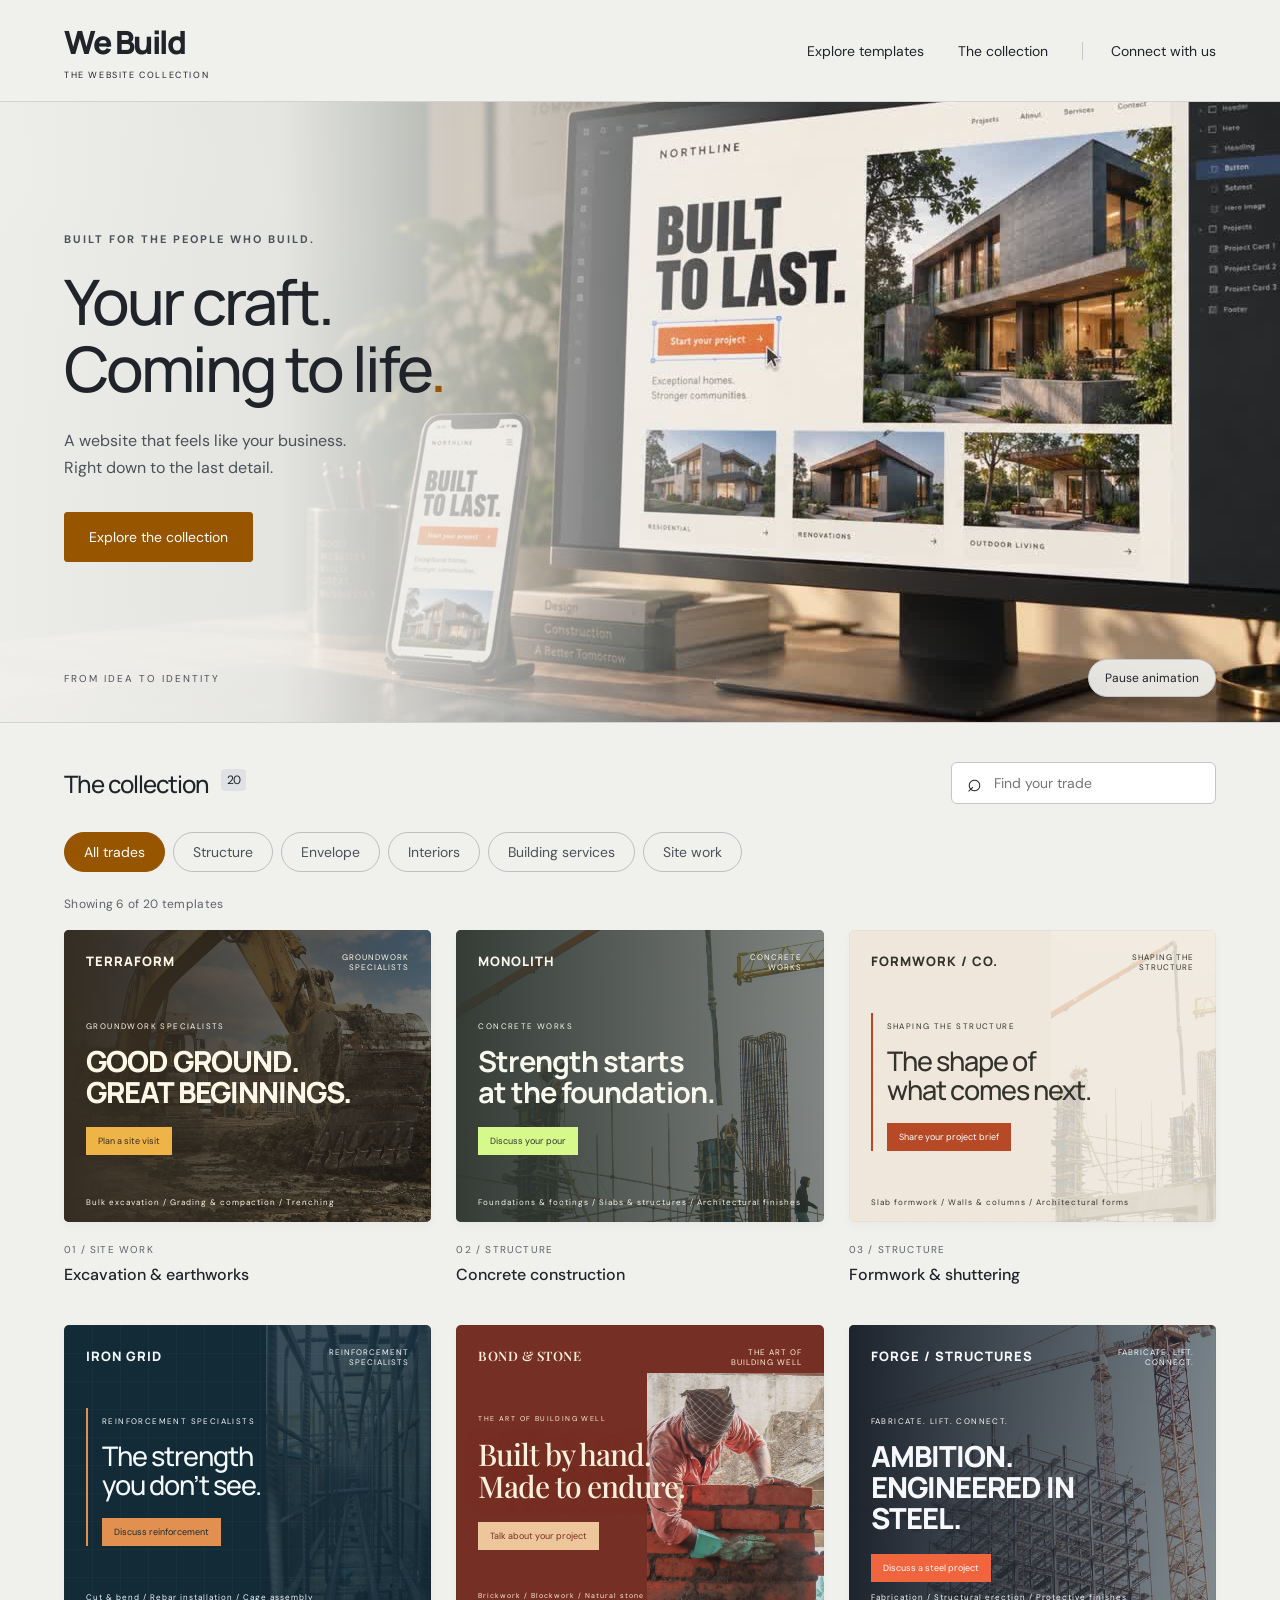
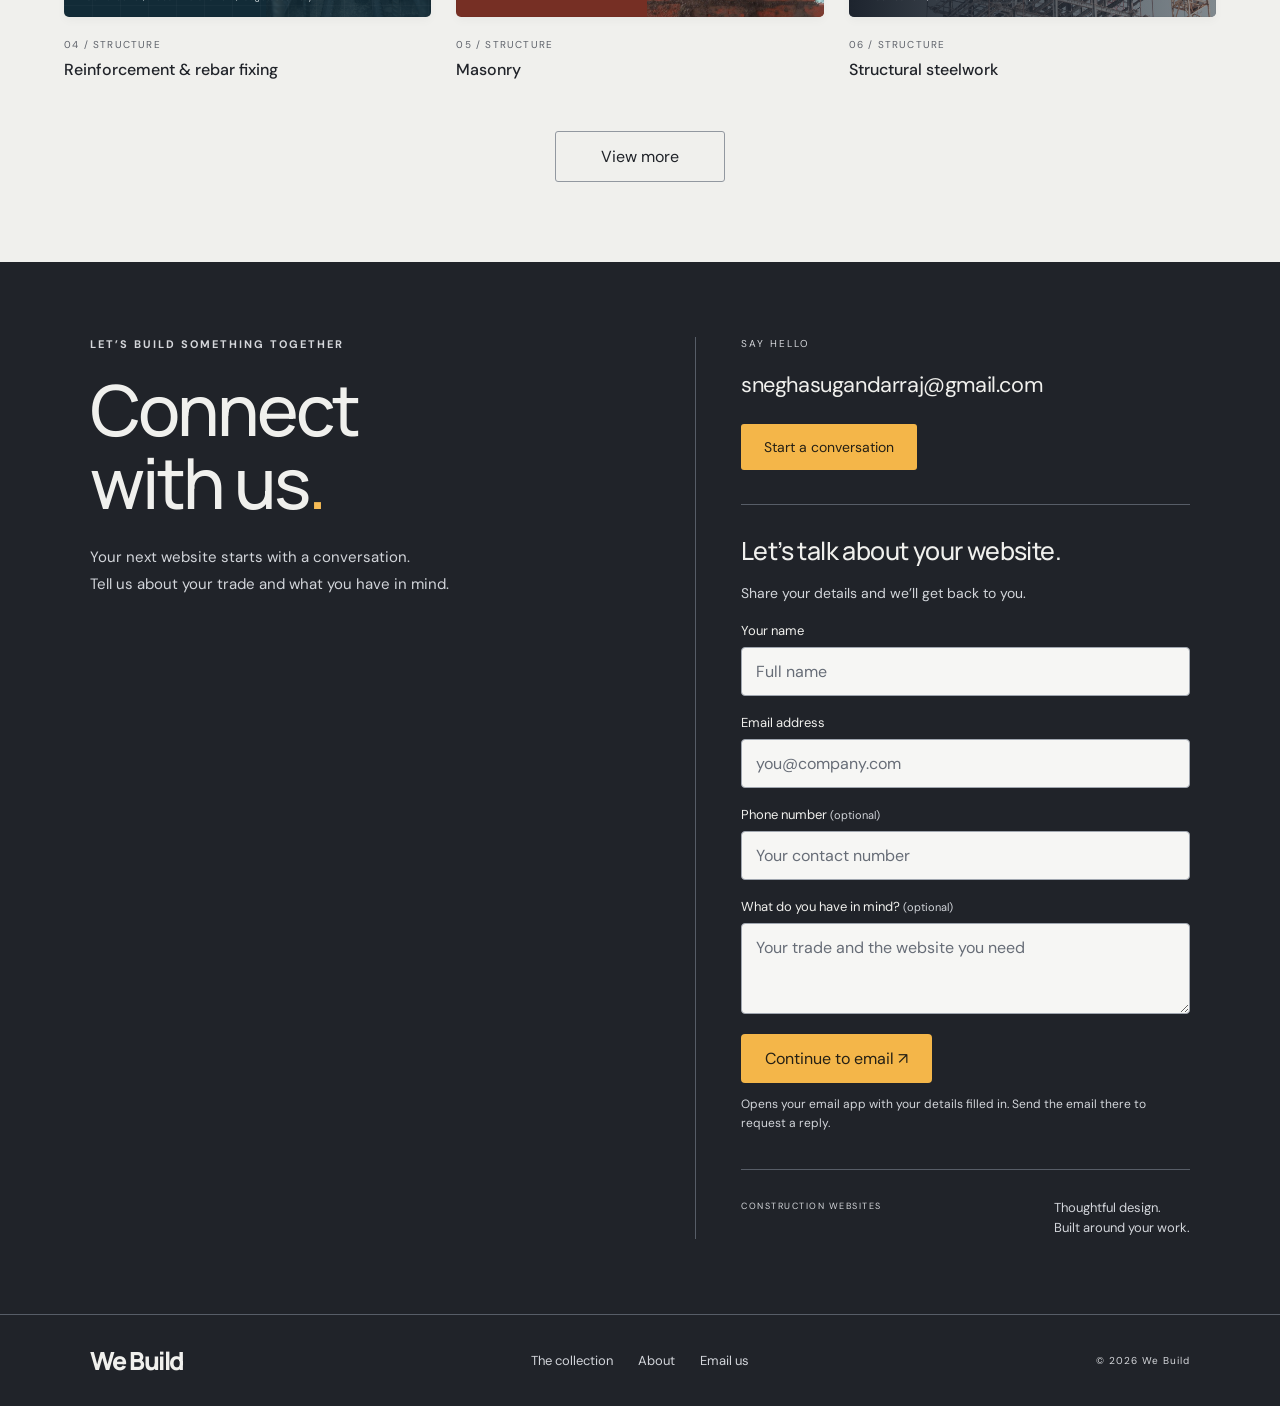
==== index.html @ 3d6be528 "Publish We Build website" ====
<!doctype html>
<html lang="en"><head><meta charset="utf-8"><meta name="viewport" content="width=device-width,initial-scale=1"><meta name="description" content="Twenty distinct construction trade website templates. Explore the collection and find your trade's identity."><title>We Build — Construction collection</title><link rel="icon" type="image/svg+xml" href="data:image/svg+xml,%3Csvg xmlns='http://www.w3.org/2000/svg' viewBox='0 0 40 40'%3E%3Crect width='40' height='40' rx='8' fill='%231b2926'/%3E%3Cpath d='M11 30V10h19v5H16v4h11v5H16v6' fill='%23d7fa75'/%3E%3C/svg%3E"><link rel="stylesheet" href="styles.css"><link rel="stylesheet" href="templates.css"><link rel="stylesheet" href="home-refresh.css"><link rel="stylesheet" href="palette-charcoal.css" id="site-palette"><script>const colorPreview=new URLSearchParams(location.search).get('palette');if(['charcoal','cobalt','terracotta'].includes(colorPreview))document.querySelector('#site-palette').href='palette-'+colorPreview+'.css';</script></head><body><a class="skip" href="#main">Skip to content</a><header class="masthead"><a class="logo" href="#">We Build<small>THE WEBSITE COLLECTION</small></a><nav aria-label="Main navigation"><a href="#">Explore templates</a><a href="#about">The collection</a><a href="#connect" class="connect-nav">Connect with us</a></nav></header><main id="main" tabindex="-1"><section class="motion-hero" aria-label="Construction website designs coming to life">
  <div class="hero-media"><video id="build-video" muted loop playsinline preload="metadata" poster="assets/hero-design-studio-poster.jpg" aria-label="A construction business website is designed on a studio monitor, followed by its matching mobile version"><source src="assets/hero-design-studio.mp4" type="video/mp4"></video></div>
  <div class="motion-hero-copy"><p class="eyebrow">BUILT FOR THE PEOPLE WHO BUILD.</p><h1>Your craft.<br>Coming to life<span>.</span></h1><p>A website that feels like your business.<br>Right down to the last detail.</p><button class="hero-explore" id="explore-collection">Explore the collection</button></div>
  <div class="motion-caption"><span>FROM IDEA TO IDENTITY</span><button id="motion-toggle" type="button" aria-label="Play hero animation">Play animation</button></div>
</section><section class="collection" id="collection"><div class="collection-bar"><h2>The collection <sup>20</sup></h2><label class="search"><span>⌕</span><input id="search" type="search" placeholder="Find your trade" aria-label="Search construction trades"></label></div><div class="filters" aria-label="Filter trades"><button class="active" aria-pressed="true">All trades</button><button aria-pressed="false">Structure</button><button aria-pressed="false">Envelope</button><button aria-pressed="false">Interiors</button><button aria-pressed="false">Building services</button><button aria-pressed="false">Site work</button></div><div id="results" class="results" aria-live="polite">Explore 20 trade-specific identities</div><div id="cards" class="cards"></div><div class="collection-more"><button id="view-more" type="button" aria-controls="cards" aria-expanded="false">View more</button></div></section></main><footer class="site-footer"><section class="connect-section" id="connect"><div><p class="eyebrow">LET’S BUILD SOMETHING TOGETHER</p><h2>Connect<br>with us<span>.</span></h2><p>Your next website starts with a conversation.<br>Tell us about your trade and what you have in mind.</p></div><div class="connect-details"><span class="contact-label">SAY HELLO</span><a class="contact-email" href="mailto:sneghasugandarraj@gmail.com">sneghasugandarraj@gmail.com</a><a class="contact-action" href="mailto:sneghasugandarraj@gmail.com?subject=Let%27s%20build%20my%20website">Start a conversation</a><form id="callback-form" class="callback-form"><h3>Let’s talk about your website.</h3><p>Share your details and we’ll get back to you.</p><label for="callback-name">Your name</label><input id="callback-name" name="name" autocomplete="name" required maxlength="100" placeholder="Full name"><label for="callback-email">Email address</label><input id="callback-email" name="email" type="email" autocomplete="email" required maxlength="200" placeholder="you@company.com"><label for="callback-phone">Phone number <span>(optional)</span></label><input id="callback-phone" name="phone" type="tel" autocomplete="tel" maxlength="40" placeholder="Your contact number"><label for="callback-message">What do you have in mind? <span>(optional)</span></label><textarea id="callback-message" name="message" rows="3" maxlength="2000" placeholder="Your trade and the website you need"></textarea><button type="submit">Continue to email ↗</button><p class="callback-note">Opens your email app with your details filled in. Send the email there to request a reply.</p><p id="callback-status" role="status"></p></form><div class="contact-note"><span>CONSTRUCTION WEBSITES</span><p>Thoughtful design.<br>Built around your work.</p></div></div></section><div class="footer-bottom"><a class="logo" href="#">We Build</a><div><a href="#">The collection</a><a href="#about">About</a><a href="mailto:sneghasugandarraj@gmail.com">Email us</a></div><span>© 2026 We Build</span></div></footer><script src="trades.js" defer></script><script src="app.js" defer></script></body></html>
---- styles.css ----
@import url('https://fonts.googleapis.com/css2?family=DM+Sans:wght@400;500;600;700&family=Manrope:wght@400;500;600;700;800&family=Playfair+Display:wght@500;600;700&display=swap');
:root{font-family:'DM Sans',Arial,sans-serif;color:#22302b;background:#f5f6f2;font-synthesis:none}*{box-sizing:border-box}body{margin:0}button,input,select,textarea{font:inherit}button,a,input,select,textarea{-webkit-tap-highlight-color:transparent}button,a{touch-action:manipulation}a{color:inherit;text-decoration:none}button{cursor:pointer}button:focus-visible,a:focus-visible,input:focus-visible,select:focus-visible,textarea:focus-visible{outline:3px solid #388445;outline-offset:5px}.skip{position:fixed;top:-80px;z-index:100;background:white;padding:15px}.skip:focus{top:0}.masthead{height:102px;display:flex;align-items:center;justify-content:space-between;padding:0 5%;border-bottom:1px solid #dce0d8;background:#f5f6f2}.logo{font-family:Manrope,Arial,sans-serif;font-size:25px;font-weight:800;letter-spacing:-1.5px}.logo span{color:#66876c;margin:0 5px}.logo small{display:block;font:10px 'DM Sans',sans-serif;letter-spacing:2px;margin-top:5px}.masthead nav{display:flex;align-items:center;gap:34px;font-size:14px}.edition{font-size:11px;letter-spacing:1.5px;color:#69766d;border-left:1px solid #ccd2ca;padding-left:28px}.intro{display:flex;justify-content:space-between;align-items:flex-end;padding:65px 5% 56px;gap:35px}.eyebrow{font-size:11px;letter-spacing:2px;font-weight:700;margin:0 0 22px}h1{font-family:Manrope,Arial,sans-serif;font-size:clamp(38px,4.8vw,70px);line-height:1.08;letter-spacing:-3px;margin:0;font-weight:500}h1 span{color:#6a8757}.intro-note{max-width:290px;border-left:1px solid #cad3c8;padding-left:26px}.large-number{font:500 56px Manrope}.intro-note p{font-size:14px;line-height:1.6;color:#697469;margin:8px 0 0}.collection{padding:24px 5% 80px;border-top:1px solid #dce0d8}.collection-bar{display:flex;align-items:center;justify-content:space-between;gap:20px}.collection h2{font-family:Manrope;font-size:24px;font-weight:500;letter-spacing:-1px}.collection sup{font:12px 'DM Sans';background:#e2e7dd;padding:3px 6px;border-radius:4px;margin-left:8px;vertical-align:super}.search{display:flex;align-items:center;background:white;border:1px solid #d9dfd4;border-radius:6px;padding:10px 15px;gap:10px;min-width:265px}.search span{font-size:25px;line-height:20px}.search input{border:0;outline:none;background:transparent;max-width:210px;font-size:14px;width:100%}.filters{display:flex;gap:8px;flex-wrap:wrap;margin:12px 0 24px}.filters button{border:1px solid #d8dfd2;background:transparent;color:#586453;border-radius:30px;padding:10px 19px;font-size:14px}.filters .active{background:#24372d;color:#fff;border-color:#24372d}.results{font-size:12px;color:#778172;margin-bottom:18px;letter-spacing:.3px}.cards{display:grid;grid-template-columns:repeat(3,minmax(0,1fr));gap:34px 25px}.trade-card{min-width:0;display:block;transition:transform .25s}.trade-card:hover{transform:translateY(-5px)}.mini{height:292px;background:var(--bg,#343a36);color:var(--fg,#fff);padding:22px;position:relative;overflow:hidden;border-radius:5px;box-shadow:0 4px 10px #18291608}.mini-top{position:relative;z-index:2;display:flex;justify-content:space-between;gap:8px;font-family:var(--font,Manrope);font-weight:800;font-size:13px;letter-spacing:1px}.mini-top span{font:8px 'DM Sans';letter-spacing:1px;max-width:82px;text-align:right}.mini-copy{position:relative;z-index:2;margin-top:41px;max-width:94%}.mini-copy small{font-size:8px;letter-spacing:1.4px}.mini h3{font-family:var(--font,Manrope);font-size:29px;line-height:1.08;font-weight:500;letter-spacing:-1px;margin:12px 0 19px}.mini-cta{font-size:9px;background:var(--accent,#d8fb78);color:var(--ink,#203023);padding:8px 12px;display:inline-block}.mini-bottom{position:absolute;bottom:15px;left:22px;font-size:8px;letter-spacing:1px;z-index:2}.card-meta{display:flex;justify-content:space-between;align-items:center;padding:15px 0 0;gap:10px}.card-meta small{font-size:10px;letter-spacing:1.2px;color:#7b8279}.card-meta h3{font-size:16px;font-weight:500;margin:6px 0}.card-meta>span{font-size:12px;color:#5b6a59;white-space:nowrap}.mini img{position:absolute;right:0;top:0;width:100%;height:100%;object-fit:cover;opacity:.28}.mini.concrete{background:#303630}.mini:after{content:'';position:absolute;inset:0;box-shadow:inset 0 0 0 1px #00000009;pointer-events:none}footer{padding:35px 5%;border-top:1px solid #d6decf;display:flex;justify-content:space-between;align-items:center;gap:20px}footer p{font-size:13px;color:#637160}footer>span{font-size:10px;letter-spacing:1px}@media(max-width:1000px){.cards{grid-template-columns:repeat(2,minmax(0,1fr))}.edition{display:none}.intro-note{max-width:230px}h1{letter-spacing:-2px}.mini{height:310px}}@media(max-width:650px){.masthead{height:85px;padding:0 6%}.logo{font-size:21px}.logo small{font-size:8px}.masthead nav{gap:15px;font-size:12px}.masthead nav a:nth-child(2){display:none}.intro{padding:38px 6%;display:block}.intro-note{display:none}.eyebrow{font-size:10px}h1{font-size:40px;letter-spacing:-2px}.collection{padding:18px 6% 45px}.collection-bar{align-items:flex-start;flex-direction:column;gap:0}.collection h2{margin:5px 0 20px}.search{width:100%;margin-bottom:15px}.search input{max-width:none}.filters{gap:7px}.filters button{font-size:12px;padding:9px 12px}.cards{grid-template-columns:1fr;gap:26px}.mini{height:300px}.mini h3{font-size:34px}footer{align-items:flex-start;flex-direction:column}.card-meta h3{font-size:16px}}@media(prefers-reduced-motion:reduce){*,*:before,*:after{scroll-behavior:auto!important;transition:none!important;animation:none!important}}
---- templates.css ----
[hidden]{display:none!important}main:focus{outline:none}.empty{padding:50px 0;grid-column:1/-1}.plain-button{display:inline-block;padding:13px 22px;border:1px solid #2e4636;background:#2e4636;color:white;border-radius:3px;font-size:14px}.mini.editorial img{width:48%;opacity:.9;top:48px;height:calc(100% - 48px)}.mini.editorial .mini-copy{max-width:66%;margin-top:38px}.mini.editorial h3{font-size:30px;text-shadow:0 0 15px var(--bg)}.mini.editorial .mini-bottom{max-width:50%;line-height:1.7;font-size:7px}.mini.editorial .mini-copy small{font-size:7px}.mini.editorial .mini-top{font-weight:600;letter-spacing:.5px}.mini.technical{background-image:linear-gradient(#ffffff06 1px,transparent 1px),linear-gradient(90deg,#ffffff06 1px,transparent 1px);background-size:28px 28px}.mini.technical img{opacity:.16;left:55%;width:45%}.mini.technical .mini-copy{border-left:2px solid var(--accent);padding-left:14px}.mini.technical h3{font-size:27px}.mini.industrial img{opacity:.52}.mini.industrial:before{content:'';position:absolute;z-index:1;inset:0;background:linear-gradient(90deg,var(--bg),transparent)}.mini.industrial h3{text-transform:uppercase;font-weight:800;font-size:29px;max-width:280px}.mini.soft img{width:43%;height:66%;top:auto;bottom:0;right:15px;opacity:.85;border-radius:80px 80px 0 0}.mini.soft .mini-copy{max-width:68%;margin-top:35px}.mini.soft h3{font-size:30px;text-shadow:0 0 15px var(--bg)}.mini.minimal .mini-copy{margin-top:27px}.mini.minimal img{height:38%;top:auto;bottom:0;opacity:.8}.mini.minimal .mini-bottom{display:none}.mini.minimal h3{font-size:32px;margin-bottom:10px}.mini.minimal .mini-copy small{display:none}.mini.service img{width:40%;height:calc(100% - 70px);top:70px;opacity:.9;right:18px;border-radius:3px}.mini.service .mini-copy{max-width:64%;margin-top:32px}.mini.service h3{font-size:29px;text-shadow:0 0 10px var(--bg)}.mini.service .mini-bottom{display:none}.mini.brutalist img{opacity:.5}.mini.brutalist:before{content:'';inset:0;position:absolute;z-index:1;background:linear-gradient(90deg,#303731f2,#30373130)}.mini.brutalist h3{font-weight:700}.explore{opacity:0;transition:opacity .2s}.trade-card:hover .explore,.trade-card:focus-visible .explore{opacity:1}.preview-bar{background:#f5f6f2;color:#334034;display:flex;justify-content:space-between;align-items:center;gap:20px;min-height:54px;padding:13px 3%;font-size:13px;position:sticky;top:0;z-index:15;border-bottom:1px solid #d4ded0}.preview-bar>span{font-size:11px;color:#6c796c}.preview-bar b{font-size:13px;font-weight:500;margin-left:12px;color:#334034}.preview-bar>div{display:flex;align-items:center;gap:22px}.preview-label{font-size:9px;letter-spacing:1.2px;color:#6a776b}.next-trade{font-size:12px}.template{--ink:#fff;background:var(--bg);color:var(--fg)}.template h1,.template h2,.template h3,.trade-logo{font-family:var(--font)}.template h1{font-weight:500;letter-spacing:-3px;font-size:clamp(44px,5.4vw,82px);line-height:1.06}.template h2{font-size:clamp(30px,3.6vw,48px);font-weight:500;letter-spacing:-1.5px;line-height:1.13;margin:0 0 18px}.template h3{font-weight:500;letter-spacing:-.5px}.trade-nav{display:flex;align-items:center;justify-content:space-between;padding:30px 6%;gap:30px;border-bottom:1px solid color-mix(in srgb,var(--fg) 15%,transparent)}.trade-logo{font-size:22px;font-weight:700;letter-spacing:-.4px}.trade-logo small{display:block;font:9px 'DM Sans';letter-spacing:2px;margin-top:7px}.trade-nav nav{display:flex;gap:28px;align-items:center}.trade-nav button{background:transparent;color:inherit;border:0;padding:8px 0;font-size:14px}.trade-nav .nav-contact{border:1px solid color-mix(in srgb,var(--fg) 40%,transparent);padding:11px 20px}.trade-hero{position:relative;min-height:650px;display:grid;grid-template-columns:1.1fr 1fr;gap:50px;padding:70px 6% 80px;align-items:center}.hero-copy{position:relative;z-index:2}.hero-intro{max-width:470px;line-height:1.7;font-size:16px;opacity:.8;margin:26px 0 30px}.primary{border:0;background:var(--accent,#2e4636);color:var(--ink,#fff);padding:16px 23px;font-size:14px;font-weight:600;display:inline-block}.text-button{background:none;border:0;color:inherit;border-bottom:1px solid currentColor;padding:7px 0;margin-left:22px;font-size:13px}.hero-image{height:460px;position:relative;min-width:0}.hero-image img{width:100%;height:100%;object-fit:cover}.image-caption{position:absolute;bottom:0;left:0;right:0;color:white;padding:35px 20px 18px;background:linear-gradient(transparent,#0009);font-size:9px;letter-spacing:1.5px}.hero-index{position:absolute;bottom:24px;left:6%;font-size:10px;letter-spacing:2px;opacity:.6}.service-strip{display:flex;justify-content:space-around;padding:22px 6%;gap:25px;border-top:1px solid color-mix(in srgb,var(--fg) 20%,transparent);border-bottom:1px solid color-mix(in srgb,var(--fg) 20%,transparent);font-size:12px;text-transform:uppercase;letter-spacing:2px}.service-strip span{display:flex;align-items:center;gap:20px}.service-strip span:before{content:'+';font-size:18px;color:var(--accent)}.trade-section{padding:85px 6%}.section-heading{display:flex;justify-content:space-between;align-items:flex-end;gap:30px;margin-bottom:42px}.section-heading>p{font-size:14px;line-height:1.8;opacity:.7}.services{display:grid;grid-template-columns:repeat(3,1fr);gap:35px}.service-item{border-top:1px solid color-mix(in srgb,var(--fg) 30%,transparent);padding:22px 0}.service-item>span{font-size:12px;color:var(--accent);filter:brightness(.8)}.service-item h3{font-size:23px;margin:32px 0 15px}.service-item p{font-size:15px;line-height:1.7;opacity:.8;max-width:330px}.tool-section{background:color-mix(in srgb,var(--fg) 6%,var(--bg));display:grid;grid-template-columns:.8fr 1.2fr;gap:75px;align-items:start}.tool-heading p:not(.eyebrow){font-size:15px;line-height:1.7;opacity:.8;max-width:380px}.tool-heading h2{font-size:36px}.fields{display:grid;grid-template-columns:repeat(2,1fr);gap:18px}.fields label{display:flex;flex-direction:column;gap:8px;font-size:13px}.fields input{width:100%;background:var(--bg);color:var(--fg);border:1px solid color-mix(in srgb,var(--fg) 30%,transparent);padding:13px 15px;border-radius:0}.calculation{border-top:1px solid color-mix(in srgb,var(--fg) 25%,transparent);margin-top:30px;padding-top:25px}.calculation>span,.option-kicker{font-size:10px;letter-spacing:1.5px}.calculation strong{display:block;font:500 48px var(--font);margin:10px 0}.calculation p{font-size:13px;line-height:1.6;opacity:.75;max-width:450px}.option-tabs{display:flex;flex-wrap:wrap;gap:8px}.option-tabs button{border:1px solid color-mix(in srgb,var(--fg) 30%,transparent);color:var(--fg);background:transparent;padding:11px 17px;font-size:13px}.option-tabs button.selected{background:var(--accent);color:var(--ink);border-color:var(--accent)}.option-result{margin-top:28px;min-height:205px;border-top:1px solid color-mix(in srgb,var(--fg) 25%,transparent);padding-top:25px}.option-result h3{font-size:28px;line-height:1.2;margin:15px 0}.option-result p{font-size:15px;line-height:1.8;opacity:.85;max-width:530px}.option-result.has-swatch{padding-right:115px;position:relative}.has-swatch:after{content:'';width:85px;height:150px;background:var(--swatch);position:absolute;right:0;top:30px;border:1px solid #0002;border-radius:50px 50px 0 0}.small-label{font-size:10px;letter-spacing:1.4px;opacity:.65}.projects{display:grid;grid-template-columns:repeat(3,1fr);gap:28px}.project{color:inherit;text-align:left;background:none;border:0;padding:0}.project-image{position:relative;overflow:hidden;height:260px}.project-image img{width:100%;height:100%;object-fit:cover;transition:transform .4s}.project:hover img{transform:scale(1.045)}.project-image>span{position:absolute;left:14px;bottom:14px;background:var(--bg);color:var(--fg);padding:8px 11px;font-size:11px}.project small{display:block;font-size:12px;opacity:.7;margin:20px 0 9px}.project h3{font-size:24px;margin:0 0 15px}.project-link{font-size:12px;border-bottom:1px solid currentColor;padding-bottom:3px}.specification{display:grid;grid-template-columns:1fr 1fr;gap:80px;border-top:1px solid color-mix(in srgb,var(--fg) 20%,transparent)}.specification p:not(.eyebrow){font-size:15px;line-height:1.7;max-width:400px;opacity:.8}.specification ol{list-style:none;counter-reset:spec;padding:0;margin:0}.specification li{counter-increment:spec;padding:25px 0;display:flex;align-items:center;gap:22px;border-bottom:1px solid color-mix(in srgb,var(--fg) 20%,transparent);font-size:17px;line-height:1.5}.specification li:before{content:'0' counter(spec);font-size:11px;opacity:.5}.contact-band{text-align:center;padding:80px 6%;background:var(--accent);color:var(--ink)}.contact-band h2{font-size:clamp(32px,4vw,60px)}.contact-band>p:not(.eyebrow){font-size:15px;opacity:.9;margin:20px 0 30px}.contact-band .primary{background:var(--bg);color:var(--fg)}.trade-footer{border:0;padding:40px 6%}.trade-footer p{font-size:10px;color:inherit;opacity:.6;letter-spacing:1px}.trade-footer>a:last-child{font-size:13px}.template.industrial .trade-hero,.template.brutalist .trade-hero{display:block;min-height:670px;padding-top:110px}.industrial .hero-image,.brutalist .hero-image{position:absolute;inset:0;width:100%;height:100%}.industrial .hero-image img,.brutalist .hero-image img{opacity:.6}.industrial .hero-image:after,.brutalist .hero-image:after{content:'';position:absolute;inset:0;background:linear-gradient(90deg,var(--bg),color-mix(in srgb,var(--bg) 80%,transparent) 35%,transparent)}.industrial .hero-copy,.brutalist .hero-copy{max-width:780px}.industrial h1{text-transform:uppercase;font-weight:800;letter-spacing:-3px}.industrial .hero-intro,.brutalist .hero-intro{max-width:440px}.industrial .image-caption,.brutalist .image-caption{left:auto;max-width:400px}.industrial .services{gap:0;border:1px solid color-mix(in srgb,var(--fg) 20%,transparent)}.industrial .service-item{padding:30px;border:0;border-right:1px solid color-mix(in srgb,var(--fg) 20%,transparent)}.industrial .service-item:last-child{border:0}.industrial .service-strip{background:var(--accent);color:var(--ink)}.industrial .service-strip span:before{color:inherit}.brutalist h1{font-size:clamp(50px,6.5vw,96px);font-weight:700}.brutalist .hero-copy{max-width:850px}.brutalist .tool-heading h2{font-weight:700}.brutalist .calculation strong{font-size:66px;color:var(--accent)}.editorial .trade-nav{border:0}.editorial .trade-hero{grid-template-columns:1fr 1fr;padding-top:40px;gap:80px}.editorial h1{font-size:clamp(50px,5.4vw,80px);letter-spacing:-2.5px}.editorial .hero-image{height:530px}.editorial .hero-intro{max-width:380px}.editorial .trade-logo{font-weight:500;letter-spacing:1px}.editorial .primary{font-weight:400}.editorial .text-button{display:block;margin:25px 0 0;width:max-content}.editorial .service-strip{justify-content:center;gap:55px;font-size:10px}.editorial .service-strip span:before{content:'·';font-size:20px}.editorial .project:nth-child(2){margin-top:55px}.editorial .project-image{height:340px}.editorial .tool-section{grid-template-columns:1fr 1fr}.editorial .tool-heading h2{font-size:45px}.technical .trade-hero{background-image:linear-gradient(color-mix(in srgb,var(--fg) 4%,transparent) 1px,transparent 1px),linear-gradient(90deg,color-mix(in srgb,var(--fg) 4%,transparent) 1px,transparent 1px);background-size:50px 50px}.technical .hero-copy{border-left:3px solid var(--accent);padding-left:30px}.technical h1{font-size:clamp(40px,4.8vw,72px);font-weight:600}.technical .hero-image{height:460px;box-shadow:20px 20px 0 color-mix(in srgb,var(--fg) 8%,var(--bg))}.technical .eyebrow{font-family:monospace;letter-spacing:1.7px}.technical .specification{background:color-mix(in srgb,var(--fg) 6%,var(--bg))}.minimal .trade-hero{display:flex;flex-direction:column;align-items:stretch;text-align:center;padding-top:60px;gap:40px}.minimal .hero-intro{margin:25px auto 30px;max-width:580px}.minimal .hero-image{height:400px}.minimal .hero-copy h1 br{display:none}.minimal .hero-copy h1{max-width:900px;margin:auto;font-size:clamp(50px,6vw,88px)}.minimal .hero-index{display:none}.minimal .image-caption{text-align:left}.minimal .services{gap:70px}.soft .hero-image{border-radius:240px 240px 10px 10px;overflow:hidden;height:520px}.soft h1{font-size:clamp(44px,5vw,74px)}.soft .primary,.soft .option-tabs button{border-radius:50px}.soft .service-item{background:color-mix(in srgb,var(--fg) 6%,var(--bg));border:0;padding:30px;border-radius:15px}.soft .tool-section{margin:0 3%;border-radius:22px;padding:65px 4%}.soft .contact-band{margin:0 3% 20px;border-radius:22px}.service .hero-image{height:450px;border-radius:8px;overflow:hidden}.service .trade-hero{grid-template-columns:1.15fr 1fr}.service .trade-hero h1{font-weight:700}.service .services{gap:18px}.service .service-item{padding:30px;background:color-mix(in srgb,var(--fg) 6%,var(--bg));border-top:4px solid var(--accent)}.service .service-strip{background:var(--accent);color:var(--ink);border:0}.service .service-strip span:before{color:inherit}.trade-masonry .hero-image{border-radius:180px 180px 0 0}.trade-paving .hero-image{order:-1}.trade-paving .hero-index{left:55%}.trade-plastering .hero-image{height:480px;border-radius:50% 50% 0 0}.trade-flooring .project:nth-child(2){margin-top:0}.trade-flooring .project:first-child{grid-column:span 2}.trade-flooring .projects{grid-template-columns:2fr 1fr 1fr}.trade-flooring .project:first-child{grid-column:auto}.trade-electrical .hero-image{clip-path:polygon(8% 0,100% 0,100% 92%,92% 100%,0 100%,0 8%)}.trade-insulation .hero-image{border-radius:50%}.trade-painting .hero-image{border-radius:14px;transform:rotate(2deg)}.trade-drywall .hero-image{height:330px}.trade-fire .contact-band{text-align:left}.trade-formwork .hero-image{filter:grayscale(1)}.trade-reinforcement .hero-image{filter:grayscale(.7)}.trade-glazing .trade-nav{padding-left:10%;padding-right:10%}.trade-roofing .hero-image{border-radius:40% 0 0 0}.trade-waterproofing .option-result{border-left:3px solid var(--accent);border-top:0;padding-left:25px}.trade-hvac .service-strip{border:0}.trade-hvac .tool-section{border-radius:70px 15px}.trade-carpentry .projects{gap:45px}.trade-earthworks .hero-image img{object-position:center 65%}.trade-steelwork .hero-image img{object-position:center 30%}.trade-plumbing .calculation{border-radius:10px}.about{padding:70px 8%;max-width:1400px;margin:auto}.about-lead{font-size:22px;line-height:1.6;max-width:780px;margin:35px 0 65px;color:#667160}.about-grid{display:grid;grid-template-columns:repeat(3,1fr);gap:45px;margin-bottom:60px}.about-grid article{border-top:1px solid #bfc9b8;padding-top:25px}.about-grid span{font-size:12px}.about-grid h2{font-size:24px;font-weight:500}.about-grid p{font-size:16px;line-height:1.7}.demo-note{font-size:13px;line-height:1.7;background:#ecf0e7;color:#586752;padding:20px;margin:25px 0}.about .demo-note{max-width:950px}dialog{width:min(680px,calc(100% - 30px));max-height:90vh;overflow:auto;border:0;background:#f8f9f4;color:#24372d;padding:45px;border-radius:6px;box-shadow:0 25px 150px #0007}dialog::backdrop{background:#0c1b22aa;backdrop-filter:blur(5px)}.dialog-close{position:absolute;top:12px;right:15px;background:none;border:0;font-size:28px;color:#435843}.dialog-image{width:100%;height:240px;object-fit:cover;margin:15px 0}.dialog-lead{font-size:18px;color:#637360}dialog h2{font:500 34px Manrope;line-height:1.2;margin:15px 0}dialog p,dialog li{font-size:14px;line-height:1.7}dialog h3{font-size:17px}dialog form{margin-top:25px}dialog label{display:flex;flex-direction:column;font-size:13px;gap:8px;margin-bottom:16px}dialog input,dialog select,dialog textarea{width:100%;min-width:0;background:white;border:1px solid #cad2c5;padding:11px 12px;border-radius:3px;color:#24372d}.form-row{display:grid;grid-template-columns:1fr 1fr;gap:18px}dialog .primary{background:#2b4435;color:white}#brief-status{font-size:13px;color:#3b6448}.in-template main{padding:0}@media(max-width:1050px){.template h1,.editorial h1{font-size:54px}.trade-hero,.editorial .trade-hero{gap:35px}.hero-image{height:440px}.template .hero-copy .text-button{display:block;margin:22px 0 0;width:max-content}.tool-section{gap:40px}.trade-nav{padding:25px 5%}.trade-section{padding:65px 5%}.project-image{height:220px}.preview-label{display:none}.editorial .hero-image{height:450px}.technical .hero-image{height:420px}.services{gap:22px}.service-strip{letter-spacing:1px}.trade-logo{font-size:19px}.mini h3{max-width:300px}}@media(max-width:760px){.preview-bar{position:relative;padding:12px 5%;gap:10px;flex-wrap:wrap}.preview-bar>span{display:none}.preview-bar b{display:none}.preview-bar a{font-size:12px}.trade-nav{padding:22px 6%;align-items:center;gap:15px}.trade-logo{font-size:17px}.trade-logo small{font-size:7px;letter-spacing:1px}.trade-nav nav{gap:14px}.trade-nav nav button:not(.nav-contact){display:none}.trade-nav .nav-contact{font-size:12px;padding:10px 13px}.template .trade-hero,.template.editorial .trade-hero,.template.service .trade-hero{display:flex;flex-direction:column;align-items:stretch;padding:45px 6% 65px;gap:35px;min-height:0}.template h1,.editorial h1,.technical h1,.brutalist h1,.soft h1{font-size:clamp(40px,8.5vw,62px);letter-spacing:-1.7px}.hero-intro{font-size:15px;margin-top:20px}.template .hero-image,.editorial .hero-image,.technical .hero-image{height:330px;width:100%}.template.industrial .trade-hero,.template.brutalist .trade-hero{min-height:620px;justify-content:center}.industrial .hero-image,.brutalist .hero-image{position:absolute;height:100%;inset:0;width:100%}.industrial .hero-image:after,.brutalist .hero-image:after{background:linear-gradient(90deg,color-mix(in srgb,var(--bg) 95%,transparent),color-mix(in srgb,var(--bg) 45%,transparent))}.industrial .image-caption,.brutalist .image-caption{font-size:8px}.hero-index{font-size:9px;bottom:20px}.trade-section{padding:55px 6%}.section-heading{display:block;margin-bottom:28px}.section-heading>p{margin-top:20px}.template h2{font-size:32px}.service-strip,.editorial .service-strip{padding:20px 6%;gap:12px;justify-content:space-between;font-size:9px;letter-spacing:.5px}.service-strip span{gap:6px}.service-strip span:before{display:none}.services,.projects,.trade-flooring .projects{grid-template-columns:1fr;gap:22px}.service-item h3{margin:20px 0 12px}.service-item p{max-width:none}.industrial .services{display:block}.industrial .service-item{border-right:0;border-bottom:1px solid color-mix(in srgb,var(--fg) 20%,transparent)}.tool-section,.editorial .tool-section{display:block}.tool-heading{margin-bottom:30px}.tool-heading p:not(.eyebrow){max-width:none}.editorial .tool-heading h2{font-size:36px}.tool-heading h2{font-size:32px}.option-result{min-height:180px}.option-result h3{font-size:26px}.option-result p{font-size:14px}.calculation strong,.brutalist .calculation strong{font-size:43px}.project-image,.editorial .project-image{height:300px}.projects{gap:40px}.editorial .project:nth-child(2){margin-top:0}.project h3{font-size:25px}.small-label{display:block;margin-top:18px}.specification{display:block}.specification ol{margin-top:25px}.specification li{font-size:16px}.contact-band{padding:55px 6%}.trade-footer{align-items:flex-start;gap:18px;padding:30px 6%}.trade-footer p{margin:0}.soft .hero-image{max-width:390px;margin:auto;border-radius:200px 200px 0 0}.soft .tool-section{padding:40px 6%}.technical .hero-copy{padding-left:18px}.technical .hero-image{box-shadow:12px 12px 0 color-mix(in srgb,var(--fg) 8%,var(--bg));width:calc(100% - 12px)}.minimal .hero-copy h1{font-size:48px}.template.minimal .hero-copy .text-button{margin:20px auto 0}.minimal .hero-intro{font-size:15px}.trade-paving .hero-image{order:0}.trade-paving .hero-index{left:6%}.trade-insulation .hero-image{border-radius:50%;max-width:330px}.trade-glazing .trade-nav{padding-left:6%;padding-right:6%}.about{padding:45px 6%}.about-grid{grid-template-columns:1fr;gap:30px}.about-lead{font-size:19px;margin-bottom:40px}dialog{padding:35px 23px}.form-row{grid-template-columns:1fr;gap:0}.dialog-image{height:200px}.explore{opacity:1}.option-tabs button{font-size:12px;padding:10px 13px}}@media(min-width:1550px){.cards{grid-template-columns:repeat(4,minmax(0,1fr))}.mini{height:310px}.mini h3{font-size:31px}}
---- home-refresh.css ----
.motion-hero{position:relative;min-height:620px;overflow:hidden;background:#d9dcd5;isolation:isolate}.hero-media{position:absolute;inset:0;z-index:-2}.hero-media video{height:100%;width:100%;object-fit:cover;object-position:center;display:block;background-size:cover;background-position:center}.motion-hero:before{content:'';position:absolute;inset:0;z-index:-1;background:linear-gradient(90deg,rgba(245,246,242,.96),rgba(245,246,242,.9) 22%,rgba(245,246,242,.6) 39%,rgba(245,246,242,0) 60%)}.motion-hero-copy{padding:130px 5% 140px;max-width:660px}.motion-hero-copy h1{font-size:clamp(44px,4.9vw,74px);letter-spacing:-3px;line-height:1.07}.motion-hero-copy>p:not(.eyebrow){font-size:16px;line-height:1.7;margin:25px 0 30px;color:#4a5b4e}.hero-explore{background:#263b30;color:#f5f6f2;border:1px solid #263b30;padding:15px 24px;font-size:14px;border-radius:3px}.hero-explore:hover{background:#3f5945}.motion-caption{position:absolute;left:5%;right:5%;bottom:25px;display:flex;align-items:center;justify-content:space-between;gap:20px}.motion-caption>span{font-size:10px;letter-spacing:2px;color:#3a4a3e}.motion-caption button{background:#f5f6f2e8;color:#2c4033;border:1px solid #ffffffa0;border-radius:25px;padding:10px 16px;font-size:12px;backdrop-filter:blur(12px)}.collection-more{text-align:center;margin:45px 0 0}.collection-more button{padding:14px 42px;color:#2b4031;background:transparent;border:1px solid #aab8a5;border-radius:3px;min-width:170px;transition:background .2s}.collection-more button:hover{background:#e5ebdf}.collection-more:has(button[hidden]){display:none}.site-footer{display:block;padding:0;background:#22372d;color:#edf1e7;border:0}.connect-section{display:grid;grid-template-columns:1fr 1fr;padding:75px 7%;gap:10%;align-items:center}.connect-section .eyebrow{color:#c1d0b8;font-size:11px}.connect-section h2{font-family:Manrope,Arial,sans-serif;font-size:clamp(45px,5.5vw,80px);line-height:1.04;letter-spacing:-3px;font-weight:500;margin:0 0 25px}.connect-section h2 span{color:#a7bc80}.connect-section>div>p:not(.eyebrow){font-size:15px;line-height:1.75;color:#c0cabc}.connect-details{border-left:1px solid #536550;padding-left:45px}.contact-label{display:block;font-size:10px;letter-spacing:2px;color:#b9c9ac;margin-bottom:20px}.contact-email{display:block;font-size:clamp(17px,1.7vw,25px);letter-spacing:-.4px;overflow-wrap:anywhere;margin-bottom:25px}.contact-email:hover{text-decoration:underline;text-underline-offset:6px}.contact-action{display:inline-block;background:#d9e5c0;color:#24372c;padding:14px 23px;font-size:14px;border-radius:3px}.contact-note{border-top:1px solid #536550;padding-top:28px;margin-top:35px;display:flex;align-items:flex-start;justify-content:space-between;gap:20px}.contact-note>span{font-size:9px;letter-spacing:1.5px;color:#b9c9ac;line-height:1.8}.contact-note p{font-size:13px;color:#c0cabc;line-height:1.6;margin:0}.footer-bottom{padding:28px 7%;border-top:1px solid #435640;display:flex;justify-content:space-between;align-items:center;gap:25px}.footer-bottom .logo span{color:#a7bc80}.footer-bottom>div{display:flex;gap:25px;font-size:13px;color:#c0cabc}.footer-bottom>span{font-size:10px;letter-spacing:1px;color:#b9c9ac}.masthead .connect-nav{border-left:1px solid #ccd2ca;padding-left:28px}@media(min-width:1550px){.cards{grid-template-columns:repeat(3,minmax(0,1fr))}.mini{height:330px}}@media(max-width:950px){.motion-hero{min-height:580px}.motion-hero-copy{padding-top:115px;max-width:520px}.motion-hero:before{background:linear-gradient(90deg,#f5f6f2ee,#f5f6f2c9 32%,#f5f6f225 75%)}.connect-section{gap:6%;padding:60px 5%}.connect-details{padding-left:25px}.contact-note{display:block}.contact-note p{margin-top:15px}.masthead nav{gap:20px}.masthead .connect-nav{padding-left:20px}.footer-bottom{padding:25px 5%;flex-wrap:wrap}.contact-email{font-size:19px}}@media(max-width:650px){.motion-hero{min-height:650px;display:flex;flex-direction:column;justify-content:flex-end}.hero-media{height:365px;inset:0 0 auto;z-index:-2}.hero-media video{object-position:65% center}.motion-hero:before{background:linear-gradient(0deg,#f5f6f2 0%,#f5f6f2 45%,#f5f6f200 75%)}.motion-hero-copy{padding:300px 6% 85px;max-width:none}.motion-hero-copy h1{font-size:45px;letter-spacing:-2px}.motion-hero-copy .eyebrow{font-size:9px;letter-spacing:1.5px;margin-bottom:16px}.motion-hero-copy>p:not(.eyebrow){font-size:14px;margin:18px 0 23px}.motion-caption{left:6%;right:6%;bottom:22px}.motion-caption>span{font-size:8px;letter-spacing:1.3px}.motion-caption button{font-size:11px;padding:9px 13px;border-color:#cdd6c7}.masthead nav a:first-child{display:none}.masthead .connect-nav{display:block;border-left:0;padding-left:0;font-size:12px}.connect-section{grid-template-columns:1fr;padding:50px 7%;gap:30px}.connect-section h2{font-size:52px;letter-spacing:-2px}.connect-details{padding:30px 0 0;border-left:0;border-top:1px solid #536550}.contact-email{font-size:20px}.contact-note{display:flex}.contact-note p{margin:0}.footer-bottom{padding:25px 7%;align-items:flex-start;flex-direction:column;gap:20px}.footer-bottom>div{gap:25px}.collection-more{margin-top:32px}}@media(prefers-reduced-motion:reduce){.hero-explore,.collection-more button{transition:none}}

/* B Bill: sage canvas and forest header */
body:not(.in-template){background:#e0ebdc;color:#20392b}
.masthead{background:#d1e1ca;border-color:#b9ceb1}.masthead .logo{font-size:32px;letter-spacing:-1.5px}.masthead .logo small{font-size:9px;letter-spacing:1.6px}
.collection{background:#e0ebdc;border-color:#c0d1b9}.results,.card-meta small{color:#4e6651}.filters button{color:#38553e;border-color:#b1c5a7}.filters .active{color:white;background:#294e36}.collection-more button{border-color:#8ca780}.collection-more button:hover{background:#cbdcbe}
.motion-hero{background:#173e2b;color:#f0f5e9}.motion-hero:before{background:linear-gradient(90deg,rgba(20,53,36,.98),rgba(20,53,36,.94) 22%,rgba(20,53,36,.65) 39%,rgba(20,53,36,0) 64%)}.motion-hero-copy>p:not(.eyebrow){color:#d6e3cf}.motion-hero-copy h1 span{color:#b6d59b}.motion-hero .eyebrow,.motion-caption>span{color:#d6e3cf}.hero-explore{background:#d2e6b8;color:#1c3926;border-color:#d2e6b8}.hero-explore:hover{background:#e3f0d2}
.callback-form{margin-top:34px;padding-top:28px;border-top:1px solid #536550}.callback-form h3{font:500 25px Manrope,Arial,sans-serif;letter-spacing:-.6px;margin:0 0 10px}.callback-form>p{font-size:14px;color:#d0dcca;line-height:1.6}.callback-form label{display:block;font-size:13px;margin:18px 0 8px}.callback-form label span{color:#c0cabc;font-size:11px}.callback-form input,.callback-form textarea{display:block;width:100%;padding:13px 14px;border:1px solid #879b7d;border-radius:4px;background:#f3f7ed;color:#20392b}.callback-form textarea{resize:vertical;min-height:90px}.callback-form input::placeholder,.callback-form textarea::placeholder{color:#60715d}.callback-form button{margin-top:20px;padding:14px 24px;border:0;border-radius:4px;background:#d9e5c0;color:#24372c}.callback-form button:hover{background:#edf4df}.callback-form .callback-note{font-size:12px;color:#bfcfb6}.callback-form :focus-visible{outline-color:#d6efba}.connect-section{align-items:start}.callback-form #callback-status:empty{display:none}
@media(max-width:650px){.masthead .logo{font-size:27px}.masthead .logo small{font-size:7px;letter-spacing:1px}.motion-hero:before{background:linear-gradient(0deg,#173e2b 0%,#173e2b 45%,#173e2b00 75%)}.callback-form button{width:100%}}
---- palette-charcoal.css ----
/* Main site palette taken from the Grain Studio trade template. */
body:not(.in-template){--studio-paper:#f0f0ed;--studio-ink:#202329;--studio-accent:#985500;background:var(--studio-paper);color:var(--studio-ink)}
.masthead,.collection{background:#f0f0ed;border-color:#d0d2d4}.masthead .connect-nav{border-color:#c3c6ca}.masthead .logo,.card-meta h3{color:#202329}
.search{background:#ffffff;border-color:#c3c6ca}.search input{color:#202329}.collection sup{background:#dfe1e4;color:#202329}
.results,.card-meta small,.card-meta>.explore{color:#5e626a}.filters button{color:#4c5159;border-color:#bcc0c5}.filters .active{background:#985500;border-color:#985500;color:#fff}.filters button:hover:not(.active){background:#e1e3e6}
.collection-more button{color:#202329;border-color:#9298a0}.collection-more button:hover{background:#e1e3e6}
.motion-hero{background:#f0f0ed;color:#202329}.motion-hero:before{background:linear-gradient(90deg,rgba(240,240,237,.98),rgba(240,240,237,.94) 22%,rgba(240,240,237,.65) 39%,rgba(240,240,237,0) 64%)}
.motion-hero-copy>p:not(.eyebrow),.motion-hero .eyebrow,.motion-caption>span{color:#4c5159}.motion-hero-copy h1 span{color:#985500}.hero-explore{background:#985500;border-color:#985500;color:#fff}.hero-explore:hover{background:#754000}.motion-caption button{background:#f0f0eded;color:#202329;border-color:#c3c6ca}
.site-footer{background:#202329;color:#f0f0ed}.connect-section .eyebrow,.contact-label,.contact-note>span,.footer-bottom>span{color:#d5d7db}.connect-section h2 span{color:#f5bb55}.connect-section>div>p:not(.eyebrow),.contact-note p,.footer-bottom>div{color:#d2d5da}
.connect-details,.contact-note,.footer-bottom,.callback-form{border-color:#575d67}.contact-action,.callback-form button{background:#f4b649;color:#252015}.contact-action:hover,.callback-form button:hover{background:#ffcf78}
.callback-form>p,.callback-form label span,.callback-form .callback-note{color:#d2d5da}.callback-form input,.callback-form textarea{background:#f6f6f4;color:#202329;border-color:#a0a6af}.callback-form input::placeholder,.callback-form textarea::placeholder{color:#676d77}.callback-form :focus-visible{outline-color:#f4b649}
body:not(.in-template) :focus-visible{outline-color:#985500}.site-footer :focus-visible{outline-color:#f4b649!important}
body:not(.in-template) .about-grid article,body:not(.in-template) .demo-note{border-color:#d0d2d4}.about-lead,.about-grid p{color:#5e626a}.about .plain-button{color:#fff;background:#985500;border-color:#985500}
@media(max-width:650px){.motion-hero:before{background:linear-gradient(0deg,#f0f0ed 0%,#f0f0ed 45%,#f0f0ed00 75%)}}
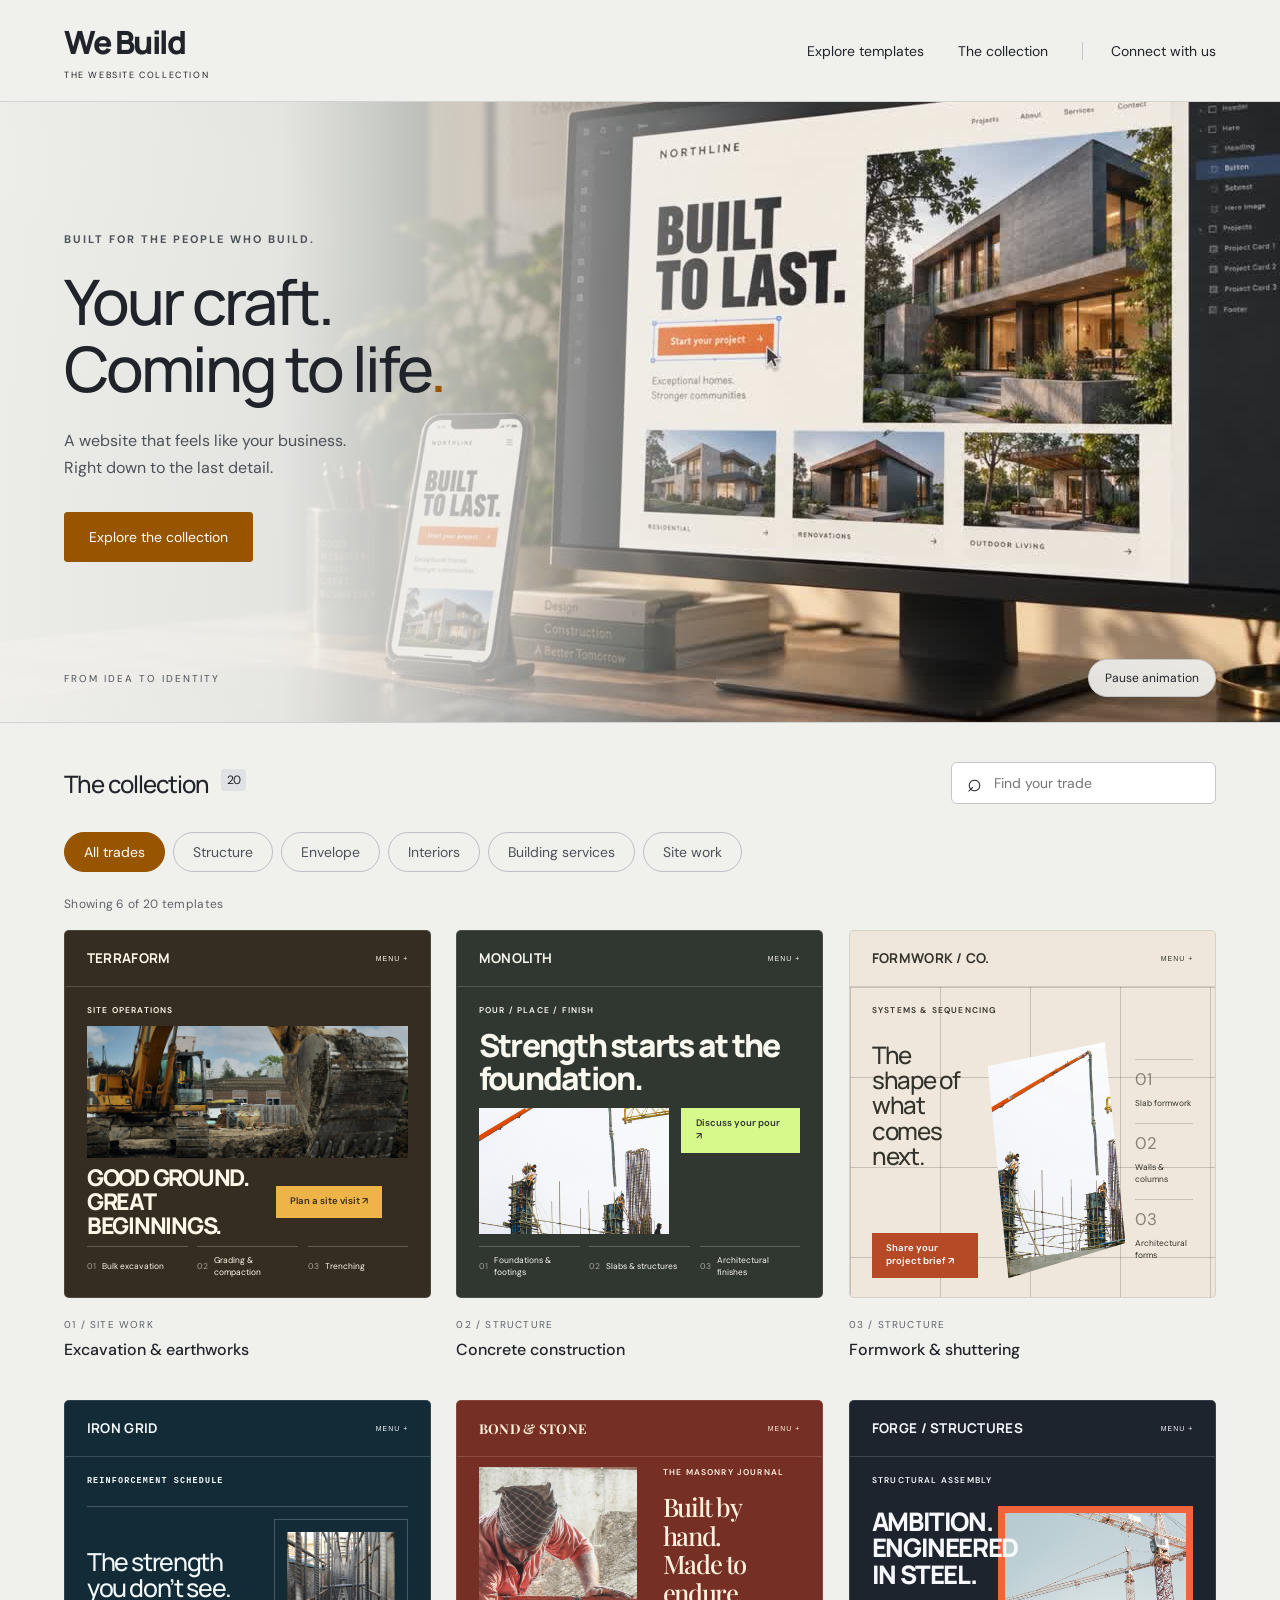
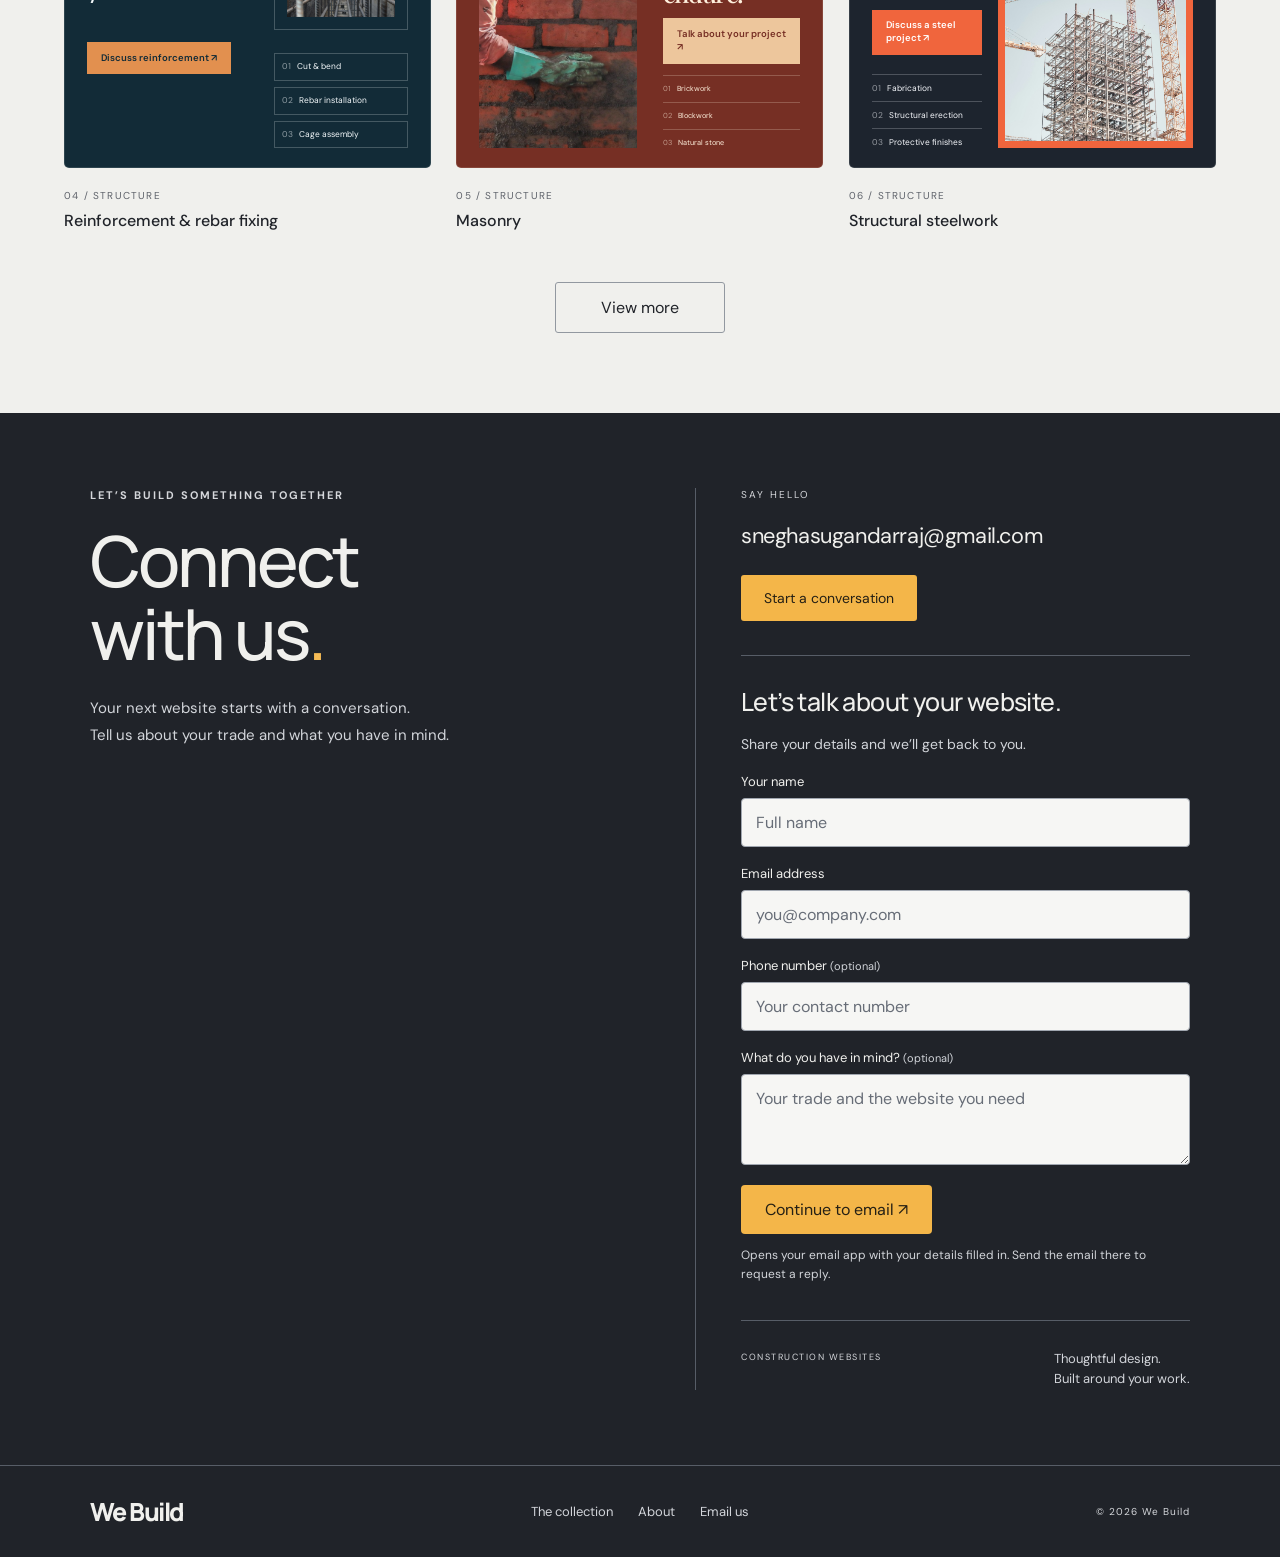
==== commit 765c796c: "Give trade previews and pages distinct compositions and content flows" ====
--- a/index.html
+++ b/index.html
@@ -1,6 +1,6 @@
 <!doctype html>
-<html lang="en"><head><meta charset="utf-8"><meta name="viewport" content="width=device-width,initial-scale=1"><meta name="description" content="Twenty distinct construction trade website templates. Explore the collection and find your trade's identity."><title>We Build — Construction collection</title><link rel="icon" type="image/svg+xml" href="data:image/svg+xml,%3Csvg xmlns='http://www.w3.org/2000/svg' viewBox='0 0 40 40'%3E%3Crect width='40' height='40' rx='8' fill='%231b2926'/%3E%3Cpath d='M11 30V10h19v5H16v4h11v5H16v6' fill='%23d7fa75'/%3E%3C/svg%3E"><link rel="stylesheet" href="styles.css"><link rel="stylesheet" href="templates.css"><link rel="stylesheet" href="home-refresh.css"><link rel="stylesheet" href="palette-charcoal.css" id="site-palette"><script>const colorPreview=new URLSearchParams(location.search).get('palette');if(['charcoal','cobalt','terracotta'].includes(colorPreview))document.querySelector('#site-palette').href='palette-'+colorPreview+'.css';</script></head><body><a class="skip" href="#main">Skip to content</a><header class="masthead"><a class="logo" href="#">We Build<small>THE WEBSITE COLLECTION</small></a><nav aria-label="Main navigation"><a href="#">Explore templates</a><a href="#about">The collection</a><a href="#connect" class="connect-nav">Connect with us</a></nav></header><main id="main" tabindex="-1"><section class="motion-hero" aria-label="Construction website designs coming to life">
+<html lang="en"><head><meta charset="utf-8"><meta name="viewport" content="width=device-width,initial-scale=1"><meta name="description" content="Twenty distinct construction trade website templates. Explore the collection and find your trade's identity."><title>We Build — Construction collection</title><link rel="icon" type="image/svg+xml" href="data:image/svg+xml,%3Csvg xmlns='http://www.w3.org/2000/svg' viewBox='0 0 40 40'%3E%3Crect width='40' height='40' rx='8' fill='%231b2926'/%3E%3Cpath d='M11 30V10h19v5H16v4h11v5H16v6' fill='%23d7fa75'/%3E%3C/svg%3E"><link rel="stylesheet" href="styles.css"><link rel="stylesheet" href="templates.css"><link rel="stylesheet" href="home-refresh.css"><link rel="stylesheet" href="palette-charcoal.css" id="site-palette"><script>const colorPreview=new URLSearchParams(location.search).get('palette');if(['charcoal','cobalt','terracotta'].includes(colorPreview))document.querySelector('#site-palette').href='palette-'+colorPreview+'.css';</script><link rel="stylesheet" href="designs.css"></head><body><a class="skip" href="#main">Skip to content</a><header class="masthead"><a class="logo" href="#">We Build<small>THE WEBSITE COLLECTION</small></a><nav aria-label="Main navigation"><a href="#">Explore templates</a><a href="#about">The collection</a><a href="#connect" class="connect-nav">Connect with us</a></nav></header><main id="main" tabindex="-1"><section class="motion-hero" aria-label="Construction website designs coming to life">
   <div class="hero-media"><video id="build-video" muted loop playsinline preload="metadata" poster="assets/hero-design-studio-poster.jpg" aria-label="A construction business website is designed on a studio monitor, followed by its matching mobile version"><source src="assets/hero-design-studio.mp4" type="video/mp4"></video></div>
   <div class="motion-hero-copy"><p class="eyebrow">BUILT FOR THE PEOPLE WHO BUILD.</p><h1>Your craft.<br>Coming to life<span>.</span></h1><p>A website that feels like your business.<br>Right down to the last detail.</p><button class="hero-explore" id="explore-collection">Explore the collection</button></div>
   <div class="motion-caption"><span>FROM IDEA TO IDENTITY</span><button id="motion-toggle" type="button" aria-label="Play hero animation">Play animation</button></div>
-</section><section class="collection" id="collection"><div class="collection-bar"><h2>The collection <sup>20</sup></h2><label class="search"><span>⌕</span><input id="search" type="search" placeholder="Find your trade" aria-label="Search construction trades"></label></div><div class="filters" aria-label="Filter trades"><button class="active" aria-pressed="true">All trades</button><button aria-pressed="false">Structure</button><button aria-pressed="false">Envelope</button><button aria-pressed="false">Interiors</button><button aria-pressed="false">Building services</button><button aria-pressed="false">Site work</button></div><div id="results" class="results" aria-live="polite">Explore 20 trade-specific identities</div><div id="cards" class="cards"></div><div class="collection-more"><button id="view-more" type="button" aria-controls="cards" aria-expanded="false">View more</button></div></section></main><footer class="site-footer"><section class="connect-section" id="connect"><div><p class="eyebrow">LET’S BUILD SOMETHING TOGETHER</p><h2>Connect<br>with us<span>.</span></h2><p>Your next website starts with a conversation.<br>Tell us about your trade and what you have in mind.</p></div><div class="connect-details"><span class="contact-label">SAY HELLO</span><a class="contact-email" href="mailto:sneghasugandarraj@gmail.com">sneghasugandarraj@gmail.com</a><a class="contact-action" href="mailto:sneghasugandarraj@gmail.com?subject=Let%27s%20build%20my%20website">Start a conversation</a><form id="callback-form" class="callback-form"><h3>Let’s talk about your website.</h3><p>Share your details and we’ll get back to you.</p><label for="callback-name">Your name</label><input id="callback-name" name="name" autocomplete="name" required maxlength="100" placeholder="Full name"><label for="callback-email">Email address</label><input id="callback-email" name="email" type="email" autocomplete="email" required maxlength="200" placeholder="you@company.com"><label for="callback-phone">Phone number <span>(optional)</span></label><input id="callback-phone" name="phone" type="tel" autocomplete="tel" maxlength="40" placeholder="Your contact number"><label for="callback-message">What do you have in mind? <span>(optional)</span></label><textarea id="callback-message" name="message" rows="3" maxlength="2000" placeholder="Your trade and the website you need"></textarea><button type="submit">Continue to email ↗</button><p class="callback-note">Opens your email app with your details filled in. Send the email there to request a reply.</p><p id="callback-status" role="status"></p></form><div class="contact-note"><span>CONSTRUCTION WEBSITES</span><p>Thoughtful design.<br>Built around your work.</p></div></div></section><div class="footer-bottom"><a class="logo" href="#">We Build</a><div><a href="#">The collection</a><a href="#about">About</a><a href="mailto:sneghasugandarraj@gmail.com">Email us</a></div><span>© 2026 We Build</span></div></footer><script src="trades.js" defer></script><script src="app.js" defer></script></body></html>
+</section><section class="collection" id="collection"><div class="collection-bar"><h2>The collection <sup>20</sup></h2><label class="search"><span>⌕</span><input id="search" type="search" placeholder="Find your trade" aria-label="Search construction trades"></label></div><div class="filters" aria-label="Filter trades"><button class="active" aria-pressed="true">All trades</button><button aria-pressed="false">Structure</button><button aria-pressed="false">Envelope</button><button aria-pressed="false">Interiors</button><button aria-pressed="false">Building services</button><button aria-pressed="false">Site work</button></div><div id="results" class="results" aria-live="polite">Explore 20 trade-specific identities</div><div id="cards" class="cards"></div><div class="collection-more"><button id="view-more" type="button" aria-controls="cards" aria-expanded="false">View more</button></div></section></main><footer class="site-footer"><section class="connect-section" id="connect"><div><p class="eyebrow">LET’S BUILD SOMETHING TOGETHER</p><h2>Connect<br>with us<span>.</span></h2><p>Your next website starts with a conversation.<br>Tell us about your trade and what you have in mind.</p></div><div class="connect-details"><span class="contact-label">SAY HELLO</span><a class="contact-email" href="mailto:sneghasugandarraj@gmail.com">sneghasugandarraj@gmail.com</a><a class="contact-action" href="mailto:sneghasugandarraj@gmail.com?subject=Let%27s%20build%20my%20website">Start a conversation</a><form id="callback-form" class="callback-form"><h3>Let’s talk about your website.</h3><p>Share your details and we’ll get back to you.</p><label for="callback-name">Your name</label><input id="callback-name" name="name" autocomplete="name" required maxlength="100" placeholder="Full name"><label for="callback-email">Email address</label><input id="callback-email" name="email" type="email" autocomplete="email" required maxlength="200" placeholder="you@company.com"><label for="callback-phone">Phone number <span>(optional)</span></label><input id="callback-phone" name="phone" type="tel" autocomplete="tel" maxlength="40" placeholder="Your contact number"><label for="callback-message">What do you have in mind? <span>(optional)</span></label><textarea id="callback-message" name="message" rows="3" maxlength="2000" placeholder="Your trade and the website you need"></textarea><button type="submit">Continue to email ↗</button><p class="callback-note">Opens your email app with your details filled in. Send the email there to request a reply.</p><p id="callback-status" role="status"></p></form><div class="contact-note"><span>CONSTRUCTION WEBSITES</span><p>Thoughtful design.<br>Built around your work.</p></div></div></section><div class="footer-bottom"><a class="logo" href="#">We Build</a><div><a href="#">The collection</a><a href="#about">About</a><a href="mailto:sneghasugandarraj@gmail.com">Email us</a></div><span>© 2026 We Build</span></div></footer><script src="trades.js" defer></script><script src="designs.js" defer></script><script src="app.js" defer></script></body></html>
--- a/designs.css
+++ b/designs.css
@@ -0,0 +1,71 @@
+/* Shared components; intentionally different spatial compositions. */
+.design-preview,.template.bespoke{container-type:inline-size;background:var(--bg);color:var(--fg)}
+.design-preview{border-radius:5px;overflow:hidden;border:1px solid color-mix(in srgb,var(--fg) 12%,transparent)}
+.design-brand{padding:5% 6%;display:flex;justify-content:space-between;align-items:center;font:700 3.7cqw var(--font);letter-spacing:.02em;border-bottom:1px solid color-mix(in srgb,var(--fg) 16%,transparent)}
+.design-brand span{font:500 1.9cqw Arial;letter-spacing:.15em}
+.design-stage{--line:color-mix(in srgb,var(--fg) 22%,transparent);position:relative;isolation:isolate;display:grid;grid-template-columns:1fr 1fr;gap:3%;padding:5% 6%;overflow:hidden;text-align:left}
+.design-stage.is-preview{height:310px;--title:8cqw;--small:2.3cqw;--body:2.6cqw;--space:4cqw}
+.design-stage.is-full{min-height:650px;--title:clamp(44px,6.1cqw,96px);--small:11px;--body:15px;--space:4cqw}
+.ds-label{grid-column:1/-1;display:flex;justify-content:space-between;gap:20px;font:600 var(--small)/1.5 'DM Sans',sans-serif;letter-spacing:.14em}
+.ds-label>span{font-weight:400;letter-spacing:.02em;text-transform:uppercase}
+.ds-title{z-index:2;align-self:center;min-width:0}
+.design-stage .ds-title :is(h1,h3){font:500 var(--title)/1.04 var(--font);letter-spacing:-.055em;text-transform:none;margin:0;max-width:none}
+.ds-photo{margin:0;min-width:0;position:relative;overflow:hidden;grid-column:2;grid-row:2/4;min-height:0}
+.ds-photo img{display:block;width:100%;height:100%;object-fit:cover;position:absolute;inset:0}
+.ds-photo figcaption{position:absolute;bottom:0;padding:25px 18px 14px;width:100%;background:linear-gradient(transparent,#000b);color:#fff;font:10px/1.5 Arial;letter-spacing:.12em;text-transform:uppercase}
+.ds-description{align-self:end;z-index:2;min-width:0}
+.ds-description p{font-size:var(--body);line-height:1.8;max-width:460px;margin:0 0 25px}
+.ds-action{display:inline-block;border:0;background:var(--accent);color:var(--ink);font:600 var(--body)/1.4 'DM Sans',sans-serif;padding:1em 1.5em;text-align:left}
+.ds-directory{grid-column:1/-1;display:grid;grid-template-columns:repeat(3,minmax(0,1fr));gap:3%;align-self:end;z-index:2}
+.ds-directory :is(button,span){display:flex;align-items:center;gap:10px;text-align:left;border:0;border-top:1px solid var(--line);padding:18px 0 0;background:none;color:inherit;font:400 var(--small)/1.4 'DM Sans',sans-serif}
+.ds-directory b{font-weight:400;opacity:.55}.ds-directory em{font-style:normal;margin-left:auto}.ds-mark{display:none}
+.is-preview .ds-photo figcaption{display:none}.is-preview .ds-label>span{display:none}.is-preview .ds-directory :is(button,span){padding-top:8px;gap:6px}.is-preview .ds-directory em{display:none}
+/* Field report: photograph above a grounded title / planning rail. */
+.shape-field{grid-template-columns:1.35fr 1fr;grid-template-rows:auto 1fr auto auto}
+.shape-field .ds-photo{grid-area:2/1/3/3;min-height:260px}
+.shape-field .ds-title{grid-area:3/1}.shape-field .ds-description{grid-area:3/2;align-self:center;padding-left:12%}
+.shape-field .ds-title :is(h1,h3){font-size:calc(var(--title)*.76);font-weight:800;text-transform:uppercase}
+.shape-field .ds-directory{grid-row:4}.is-preview.shape-field .ds-photo{min-height:110px}.is-preview.shape-field .ds-title :is(h1,h3){font-size:6.3cqw}.is-preview.shape-field .ds-description{padding:0}.shape-field[data-trade=paving] .ds-title :is(h1,h3){font-family:'Playfair Display',serif;font-weight:500;text-transform:none}.shape-field[data-trade=paving] .ds-photo{border-radius:160px 160px 0 0}
+/* Poster: oversized type, a panoramic band and a small utility column. */
+.shape-poster{grid-template-columns:1.6fr 1fr;grid-template-rows:auto auto 1fr;gap:24px}
+.shape-poster .ds-title{grid-column:1/-1}.shape-poster .ds-title :is(h1,h3){font-size:calc(var(--title)*1.2);font-weight:800}.shape-poster .ds-title br{display:none}
+.shape-poster .ds-photo{grid-area:3/1;min-height:250px}.shape-poster .ds-description{grid-area:3/2;align-self:start}.shape-poster .ds-directory{grid-area:4/1/5/3}
+.is-preview.shape-poster{gap:12px}.is-preview.shape-poster .ds-photo{min-height:90px}.is-preview.shape-poster .ds-title :is(h1,h3){font-size:8.7cqw}.shape-poster[data-trade=flooring] .ds-title :is(h1,h3){font-weight:500;font-family:'Playfair Display',serif}.shape-poster[data-trade=flooring] .ds-photo{grid-column:2}.shape-poster[data-trade=flooring] .ds-description{grid-column:1}
+/* Blueprint: asymmetric plan board and a narrow numbered service rail. */
+.shape-blueprint{grid-template-columns:1fr 1.3fr .55fr;background-image:linear-gradient(var(--line) 1px,transparent 1px),linear-gradient(90deg,var(--line) 1px,transparent 1px);background-size:90px 90px}
+.shape-blueprint .ds-label{grid-column:1/-1}.shape-blueprint .ds-title{grid-area:2/1;align-self:start}.shape-blueprint .ds-title :is(h1,h3){font-size:calc(var(--title)*.75)}
+.shape-blueprint .ds-photo{grid-area:2/2/4/3;clip-path:polygon(0 10%,85% 0,100% 85%,15% 100%);min-height:370px}.shape-blueprint .ds-description{grid-area:3/1}.shape-blueprint .ds-directory{grid-area:2/3/4/4;display:flex;flex-direction:column;justify-content:center;gap:25px;align-self:stretch}.shape-blueprint .ds-directory :is(span,button){flex-direction:column;align-items:start}.shape-blueprint .ds-directory b{font-size:2em}.is-preview.shape-blueprint{gap:3%}.is-preview.shape-blueprint .ds-photo{min-height:170px}.is-preview.shape-blueprint .ds-directory{gap:14px}.is-preview.shape-blueprint .ds-title :is(h1,h3){font-size:6.6cqw}.shape-blueprint[data-trade=drywall]{background-image:none}.shape-blueprint[data-trade=drywall] .ds-photo{clip-path:none;border-radius:180px 180px 0 0}.shape-blueprint[data-trade=drywall] .ds-title{align-self:center}
+/* Console: compact engineering interface with stacked service rows. */
+.shape-console{grid-template-columns:1.3fr 1fr;gap:30px}.shape-console .ds-label{border-bottom:1px solid var(--line);padding-bottom:20px;font-family:monospace}.shape-console .ds-title{grid-area:2/1}.shape-console .ds-title :is(h1,h3){font-size:calc(var(--title)*.85)}.shape-console .ds-photo{grid-area:2/2;min-height:220px;border:1px solid var(--line);padding:12px}.shape-console .ds-photo img{inset:12px;width:calc(100% - 24px);height:calc(100% - 24px)}.shape-console .ds-description{grid-area:3/1;align-self:start}.shape-console .ds-directory{grid-area:3/2;display:flex;flex-direction:column;gap:15px}.shape-console .ds-directory :is(span,button){padding:15px;border:1px solid var(--line)}.is-preview.shape-console{gap:12px}.is-preview.shape-console .ds-photo{min-height:100px}.is-preview.shape-console .ds-directory{gap:6px}.is-preview.shape-console .ds-directory span{padding:7px}.is-preview.shape-console .ds-label{padding-bottom:8px}.shape-console[data-trade=electrical] .ds-photo{grid-column:1}.shape-console[data-trade=electrical] .ds-title{grid-column:2}.shape-console[data-trade=electrical] .ds-title :is(h1,h3){font-weight:800}
+/* Journal: a vertical cover photograph and a spacious editorial column. */
+.shape-journal{grid-template-columns:1.15fr 1fr;column-gap:8%;padding-top:3%}.shape-journal .ds-photo{grid-area:1/1/5/2;min-height:560px}.shape-journal .ds-label{grid-area:1/2}.shape-journal .ds-title{grid-area:2/2}.shape-journal .ds-title :is(h1,h3){font:500 calc(var(--title)*.9)/1.12 'Playfair Display',serif}.shape-journal .ds-description{grid-area:3/2}.shape-journal .ds-directory{grid-area:4/2;display:flex;flex-direction:column;gap:8px}.is-preview.shape-journal .ds-photo{min-height:250px}.is-preview.shape-journal .ds-title :is(h1,h3){font-size:7cqw}.is-preview.shape-journal .ds-directory span{font-size:2cqw}.shape-journal[data-trade=plastering] .ds-photo{border-radius:48% 48% 0 0}.shape-journal[data-trade=plastering]{column-gap:5%}
+/* Frame: structural image inside a heavy frame and a vertical title. */
+.shape-frame{grid-template-columns:.85fr 1.5fr;gap:5%}.shape-frame .ds-photo{grid-area:2/2/5/3;min-height:500px;border:16px solid var(--accent)}.shape-frame .ds-title{grid-area:2/1}.shape-frame .ds-title :is(h1,h3){font-size:calc(var(--title)*.86);font-weight:800;text-transform:uppercase}.shape-frame .ds-description{grid-area:3/1}.shape-frame .ds-directory{grid-area:4/1;display:flex;flex-direction:column}.is-preview.shape-frame .ds-photo{min-height:225px;border-width:7px}.is-preview.shape-frame .ds-title :is(h1,h3){font-size:7cqw}.is-preview.shape-frame .ds-directory{gap:6px}.shape-frame[data-trade=fire] .ds-photo{border-radius:160px 160px 0 0;border-width:2px}.shape-frame[data-trade=fire] .ds-directory{background:var(--accent);color:var(--ink);padding:18px}.is-preview.shape-frame[data-trade=fire] .ds-directory{padding:8px}
+/* Gallery: centered display typography and a very wide photograph. */
+.shape-gallery{grid-template-columns:1fr 1fr;grid-template-rows:auto auto 1fr auto;text-align:center;gap:30px}.shape-gallery .ds-title{grid-column:1/-1}.shape-gallery .ds-title :is(h1,h3){font-size:calc(var(--title)*.92)}.shape-gallery .ds-title br{display:none}.shape-gallery .ds-photo{grid-area:3/1/4/3;min-height:340px}.shape-gallery .ds-description{grid-area:4/1;text-align:left}.shape-gallery .ds-description p{display:none}.shape-gallery .ds-directory{grid-area:4/2;text-align:left}.is-preview.shape-gallery{gap:12px}.is-preview.shape-gallery .ds-photo{min-height:110px}.is-preview.shape-gallery .ds-title :is(h1,h3){font-size:7.6cqw}.shape-gallery[data-trade=carpentry] .ds-photo{margin:0 14%;border-radius:120px 120px 0 0}.shape-gallery[data-trade=carpentry] .ds-title{font-style:italic}
+/* Service desk: image backdrop with a clear, solid enquiry panel. */
+.shape-rescue{grid-template-columns:1.4fr 1fr;gap:0;padding:6%;background:var(--accent)}.shape-rescue .ds-photo{position:absolute;inset:0;z-index:-1}.shape-rescue .ds-label,.shape-rescue .ds-title,.shape-rescue .ds-description{background:var(--bg);padding:25px 35px;grid-column:1;margin:0}.shape-rescue .ds-label{grid-row:1}.shape-rescue .ds-title{grid-row:2;align-self:stretch}.shape-rescue .ds-title :is(h1,h3){font-size:calc(var(--title)*.75);font-weight:700}.shape-rescue .ds-description{grid-row:3;align-self:stretch}.shape-rescue .ds-directory{grid-area:4/1/5/3;background:var(--bg);padding:20px 35px;margin-top:60px}.is-preview.shape-rescue :is(.ds-label,.ds-title,.ds-description){padding:12px 16px}.is-preview.shape-rescue .ds-title :is(h1,h3){font-size:7cqw}.is-preview.shape-rescue .ds-directory{margin-top:20px;padding:12px 16px}.shape-rescue[data-trade=plumbing]{grid-template-columns:1fr 1.4fr}.shape-rescue[data-trade=plumbing] :is(.ds-label,.ds-title,.ds-description){grid-column:2}
+/* Cutaway: an isolated image panel, a horizontal title and system index. */
+.shape-cutaway{grid-template-columns:.8fr 1.2fr;gap:30px}.shape-cutaway .ds-title{grid-area:2/1/3/3;border-bottom:1px solid var(--line);padding-bottom:25px}.shape-cutaway .ds-title :is(h1,h3){font-size:calc(var(--title)*.8)}.shape-cutaway .ds-title br{display:none}.shape-cutaway .ds-photo{grid-area:3/1/5/2;min-height:290px;border-radius:0 90px 0 0}.shape-cutaway .ds-description{grid-area:3/2}.shape-cutaway .ds-directory{grid-area:4/2;display:flex;flex-direction:column;gap:12px}.is-preview.shape-cutaway{gap:12px}.is-preview.shape-cutaway .ds-title{padding-bottom:10px}.is-preview.shape-cutaway .ds-photo{min-height:130px;border-radius:0 45px 0 0}.is-preview.shape-cutaway .ds-directory{gap:6px}.shape-cutaway[data-trade=hvac] .ds-photo{border-radius:100%;aspect-ratio:1;min-height:0}.shape-cutaway[data-trade=hvac] .ds-title{text-align:center}
+/* Orbit: circular material study and an offset colour block. */
+.shape-orbit{grid-template-columns:1.2fr 1fr;gap:25px}.shape-orbit .ds-photo{grid-area:2/1/4/2;aspect-ratio:1;border-radius:50%;align-self:center;min-height:0}.shape-orbit .ds-title{grid-area:2/2}.shape-orbit .ds-title :is(h1,h3){font-size:calc(var(--title)*.78)}.shape-orbit .ds-description{grid-area:3/2}.shape-orbit .ds-directory{grid-row:4;background:var(--accent);color:var(--ink);padding:20px;border-radius:60px}.shape-orbit .ds-directory :is(span,button){border:0;padding:0}.is-preview.shape-orbit{gap:12px}.is-preview.shape-orbit .ds-directory{padding:15px}.shape-orbit[data-trade=painting] .ds-photo{border-radius:10% 50% 10% 10%;box-shadow:12px 12px 0 var(--accent)}.shape-orbit[data-trade=painting] .ds-title :is(h1,h3){font-family:'Playfair Display',serif}
+.is-preview.shape-rescue .ds-title :is(h1,h3){font-size:6cqw}
+.is-preview.shape-rescue :is(.ds-label,.ds-title,.ds-description){padding:9px 13px}
+.is-preview.shape-rescue .ds-directory{margin-top:12px;padding:8px 12px}
+.is-preview.shape-frame[data-trade=fire] .ds-title :is(h1,h3){font-size:6cqw}
+.is-preview.shape-frame[data-trade=fire] .ds-directory{gap:3px;padding:6px}
+.is-preview.shape-frame[data-trade=fire] .ds-directory span{padding-top:4px;font-size:2cqw}
+/* Distinct page rhythms beyond the opening composition. */
+.bespoke.flow-ledger .services{display:block;border:0}.bespoke.flow-ledger .service-item{display:grid;grid-template-columns:60px 1fr 1fr;gap:30px;padding:32px 0;border:0;border-top:1px solid color-mix(in srgb,var(--fg) 25%,transparent);background:none}.bespoke.flow-ledger .service-item h3,.bespoke.flow-ledger .service-item p{margin:0}.bespoke.flow-ledger .specification{grid-template-columns:.7fr 1.3fr}.bespoke.flow-ledger .specification ol{display:grid;grid-template-columns:1fr 1fr;gap:0 35px}.bespoke.flow-ledger .projects{grid-template-columns:1.8fr 1fr 1fr}.bespoke.flow-ledger .project:first-child .project-image{height:380px}
+.bespoke.flow-dashboard .tool-section{margin:35px 4%;padding:45px 4%;border:1px solid color-mix(in srgb,var(--fg) 25%,transparent);border-radius:0;grid-template-columns:1fr 1.5fr;gap:50px}.bespoke.flow-dashboard .tool-body{border-left:1px solid color-mix(in srgb,var(--fg) 25%,transparent);padding-left:40px}.bespoke.flow-dashboard .services{gap:1px;background:color-mix(in srgb,var(--fg) 25%,transparent);border:1px solid color-mix(in srgb,var(--fg) 25%,transparent)}.bespoke.flow-dashboard .service-item{background:var(--bg);padding:30px;border:0;border-radius:0}.bespoke.flow-dashboard .specification{display:block}.bespoke.flow-dashboard .specification ol{display:grid;grid-template-columns:repeat(2,1fr);gap:0 45px;margin-top:35px}
+.bespoke.flow-editorial .projects{grid-template-columns:1.4fr 1fr;gap:55px}.bespoke.flow-editorial .project:first-child{grid-row:span 2}.bespoke.flow-editorial .project:first-child .project-image{height:700px}.bespoke.flow-editorial .project:nth-child(2){margin:65px 0 0}.bespoke.flow-editorial .project-image{height:260px}.bespoke.flow-editorial .services-section{display:grid;grid-template-columns:1fr 1.2fr;gap:8%}.bespoke.flow-editorial .section-heading{display:block}.bespoke.flow-editorial .services{display:block}.bespoke.flow-editorial .service-item{padding:28px 0;background:none;border-radius:0}.bespoke.flow-editorial .service-item h3{margin:15px 0}.bespoke.flow-editorial .service-item p{max-width:none}.bespoke.flow-editorial .contact-band{text-align:left;position:relative;padding-right:35%}.bespoke.flow-editorial .contact-band:after{content:'↗';position:absolute;right:10%;top:20%;font-size:120px}
+.bespoke.flow-catalogue .work-section{padding-top:40px}.bespoke.flow-catalogue .projects{display:grid;grid-template-columns:repeat(3,1fr);gap:16px}.bespoke.flow-catalogue .project{border:1px solid color-mix(in srgb,var(--fg) 20%,transparent);padding:14px}.bespoke.flow-catalogue .project:nth-child(2){margin:0}.bespoke.flow-catalogue .project-image{height:390px}.bespoke.flow-catalogue .tool-section{display:block}.bespoke.flow-catalogue .tool-heading{max-width:600px;margin-bottom:35px}.bespoke.flow-catalogue .option-tabs{gap:0}.bespoke.flow-catalogue .option-tabs button{flex:1;border-radius:0}.bespoke.flow-catalogue .option-result{min-height:180px}.bespoke.flow-catalogue .calculator{display:grid;grid-template-columns:1fr 1fr;gap:45px}.bespoke.flow-catalogue .calculation{margin:0}.bespoke.flow-catalogue .contact-band{background:var(--bg);color:var(--fg);border-top:1px solid currentColor}.bespoke.flow-catalogue .contact-band .primary{background:var(--accent);color:var(--ink)}
+.bespoke.flow-service .services-section{padding-top:50px}.bespoke.flow-service .service-item{border:1px solid color-mix(in srgb,var(--fg) 20%,transparent);border-radius:18px;padding:30px}.bespoke.flow-service .service-item>span{display:inline-grid;place-items:center;background:var(--accent);color:var(--ink);filter:none;width:45px;height:45px;border-radius:50%}.bespoke.flow-service .tool-section{grid-template-columns:1fr 1.6fr}.bespoke.flow-service .option-tabs{display:grid;grid-template-columns:1fr}.bespoke.flow-service .tool-body{display:grid;grid-template-columns:1fr 1.6fr;gap:25px}.bespoke.flow-service .option-result{margin:0;border:0;padding:0}.bespoke.flow-service .option-tabs button{border-radius:0;text-align:left}.bespoke.flow-service .contact-band{border-radius:0;margin:0;text-align:left;display:grid;grid-template-columns:1.5fr 1fr;gap:20px}.bespoke.flow-service .contact-band .eyebrow{grid-column:1/-1}.bespoke.flow-service .contact-band .primary{align-self:center;justify-self:start}
+@media(min-width:1550px){.cards{grid-template-columns:repeat(3,minmax(0,1fr))}.design-stage.is-preview{height:360px}}
+@media(max-width:1050px) and (min-width:761px){.design-stage.is-full{min-height:570px;--title:5.8cqw}.shape-blueprint .ds-photo{min-height:300px}.shape-journal .ds-photo,.shape-frame .ds-photo{min-height:450px}}
+@media(max-width:760px){
+ .design-stage.is-full{display:flex;flex-direction:column;min-height:0;padding:32px 6%;gap:25px;--title:clamp(40px,10cqw,65px);--small:10px;--body:14px}
+ .is-full .ds-label{order:0}.is-full .ds-label>span{display:none}.is-full .ds-title{order:1;align-self:stretch}.is-full .ds-photo{order:2;position:relative;inset:auto;width:100%;height:300px;min-height:0;aspect-ratio:auto;flex:none;margin:0;z-index:0;align-self:stretch}.is-full .ds-description{order:3;align-self:stretch;padding:0}.is-full .ds-directory{order:4;display:flex;flex-direction:column;gap:12px;margin:0;padding:0;align-self:stretch}.is-full .ds-directory :is(span,button){flex-direction:row;padding:14px 0;gap:15px;align-items:center}.is-full .ds-directory b{font-size:11px}.is-full .ds-description p{margin-bottom:20px}.is-full .ds-title :is(h1,h3){font-size:var(--title)}
+ .is-full.shape-journal .ds-photo{order:1;height:360px}.is-full.shape-journal .ds-title{order:2}.is-full.shape-gallery{text-align:center}.is-full.shape-gallery .ds-description{text-align:center}.is-full.shape-gallery .ds-photo{height:240px}.is-full.shape-field .ds-photo{order:1;height:220px}.is-full.shape-field .ds-title{order:2}.is-full.shape-orbit .ds-photo{border-radius:50%;width:260px;height:260px;align-self:center}.is-full.shape-orbit .ds-directory{border-radius:20px;padding:15px 25px}.is-full.shape-rescue{background:var(--bg)}.is-full.shape-rescue :is(.ds-label,.ds-title){padding:0}.is-full.shape-rescue .ds-directory{background:none}.is-full.shape-console .ds-photo{height:230px}.is-full.shape-blueprint .ds-photo{height:300px;clip-path:none}.is-full.shape-frame .ds-photo{height:340px;border-width:10px}.is-full.shape-frame[data-trade=fire] .ds-directory{padding:15px}.is-full.shape-cutaway .ds-photo{height:260px;border-radius:0 70px 0 0}
+ .bespoke.flow-ledger .service-item{grid-template-columns:35px 1fr;gap:15px}.bespoke.flow-ledger .service-item p{grid-column:2}.bespoke.flow-ledger .specification,.bespoke.flow-editorial .services-section{display:block}.bespoke.flow-ledger .specification ol,.bespoke.flow-dashboard .specification ol{display:block}.bespoke.flow-ledger .projects,.bespoke.flow-editorial .projects,.bespoke.flow-catalogue .projects{grid-template-columns:1fr}.bespoke.flow-editorial .project:first-child{grid-row:auto}.bespoke.flow-editorial .project:nth-child(2){margin:0}.bespoke.flow-editorial .project:first-child .project-image,.bespoke.flow-ledger .project:first-child .project-image,.bespoke.flow-catalogue .project-image{height:330px}.bespoke.flow-dashboard .tool-section{padding:30px 6%;margin:20px 4%;display:block}.bespoke.flow-dashboard .tool-body{padding:0;border:0}.bespoke.flow-dashboard .services{display:block}.bespoke.flow-dashboard .service-item{border-bottom:1px solid color-mix(in srgb,var(--fg) 25%,transparent)}.bespoke.flow-catalogue .calculator,.bespoke.flow-service .tool-body{display:block}.bespoke.flow-catalogue .calculation{margin-top:25px}.bespoke.flow-service .option-result{margin-top:25px}.bespoke.flow-editorial .contact-band{padding-right:6%}.bespoke.flow-editorial .contact-band:after{display:none}.bespoke.flow-service .contact-band{display:block}.bespoke.flow-catalogue .option-tabs button{flex:auto}.design-stage.is-preview{height:310px}
+}
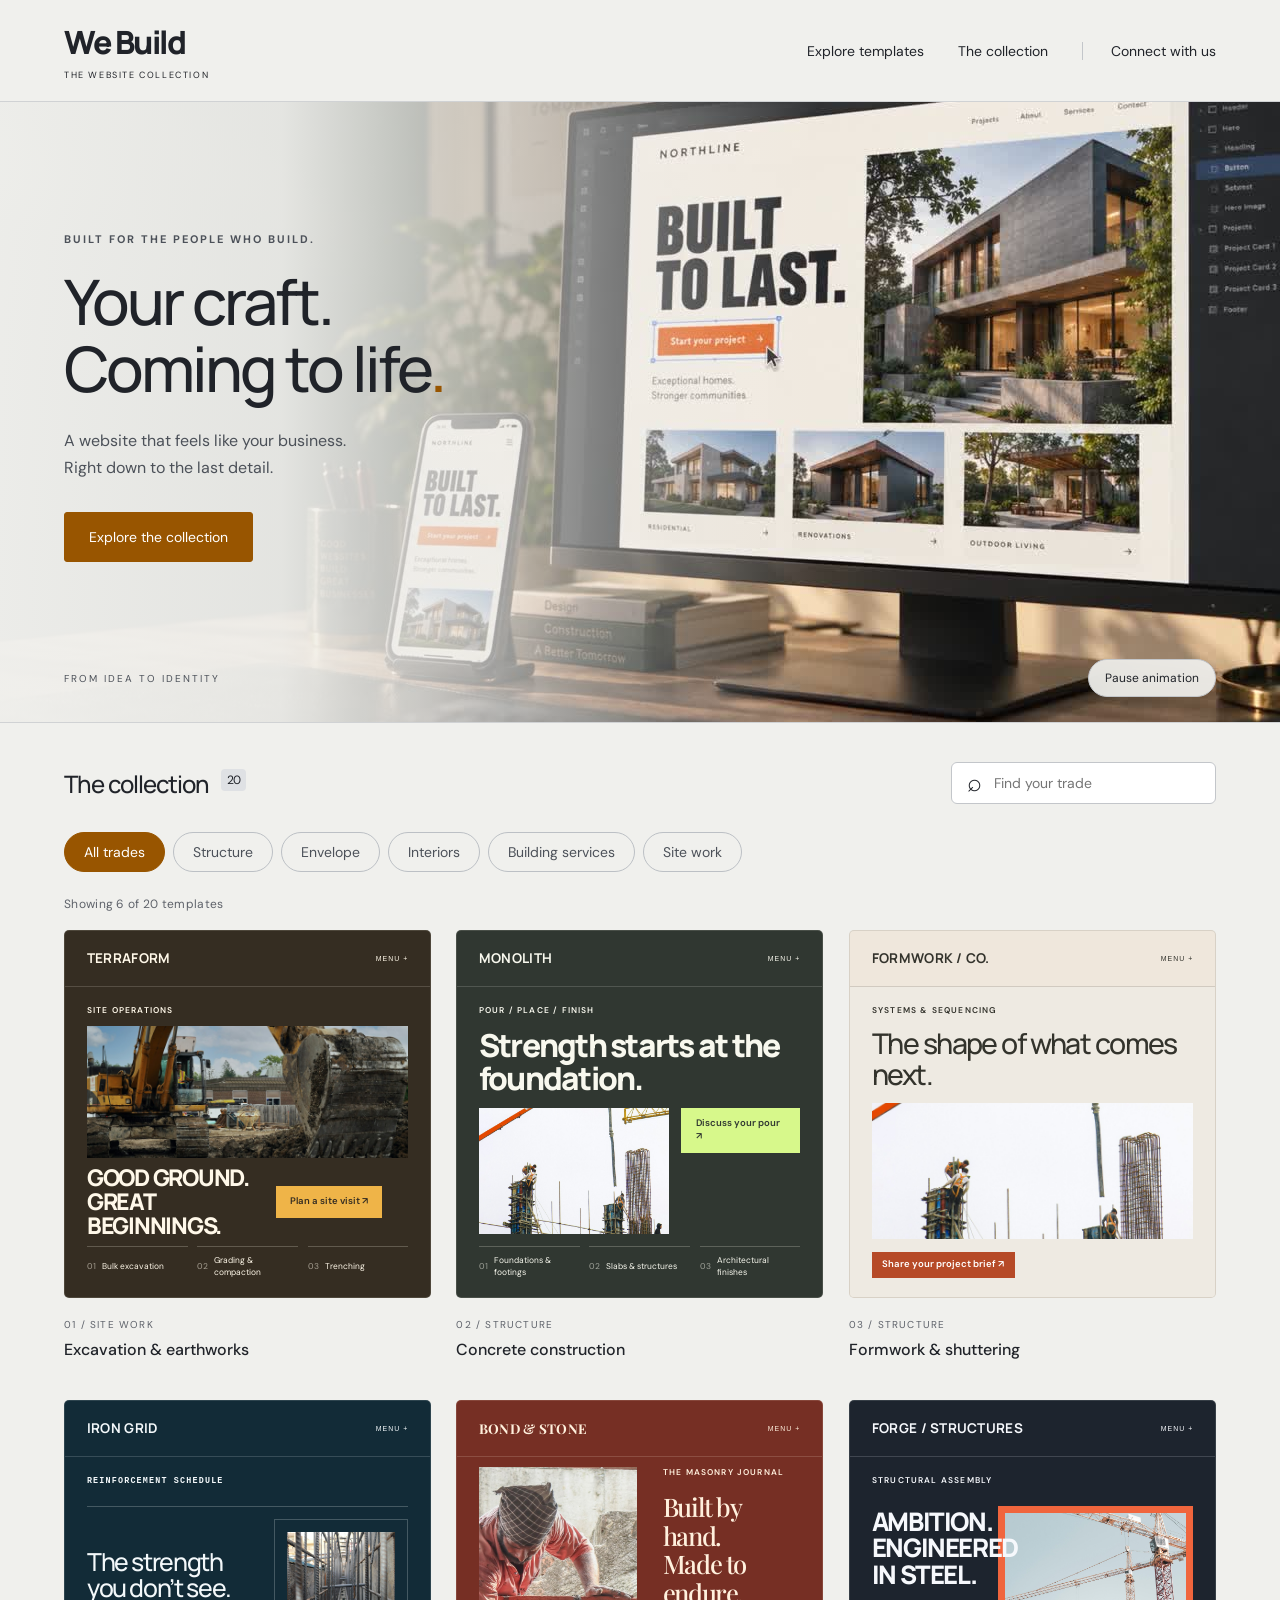
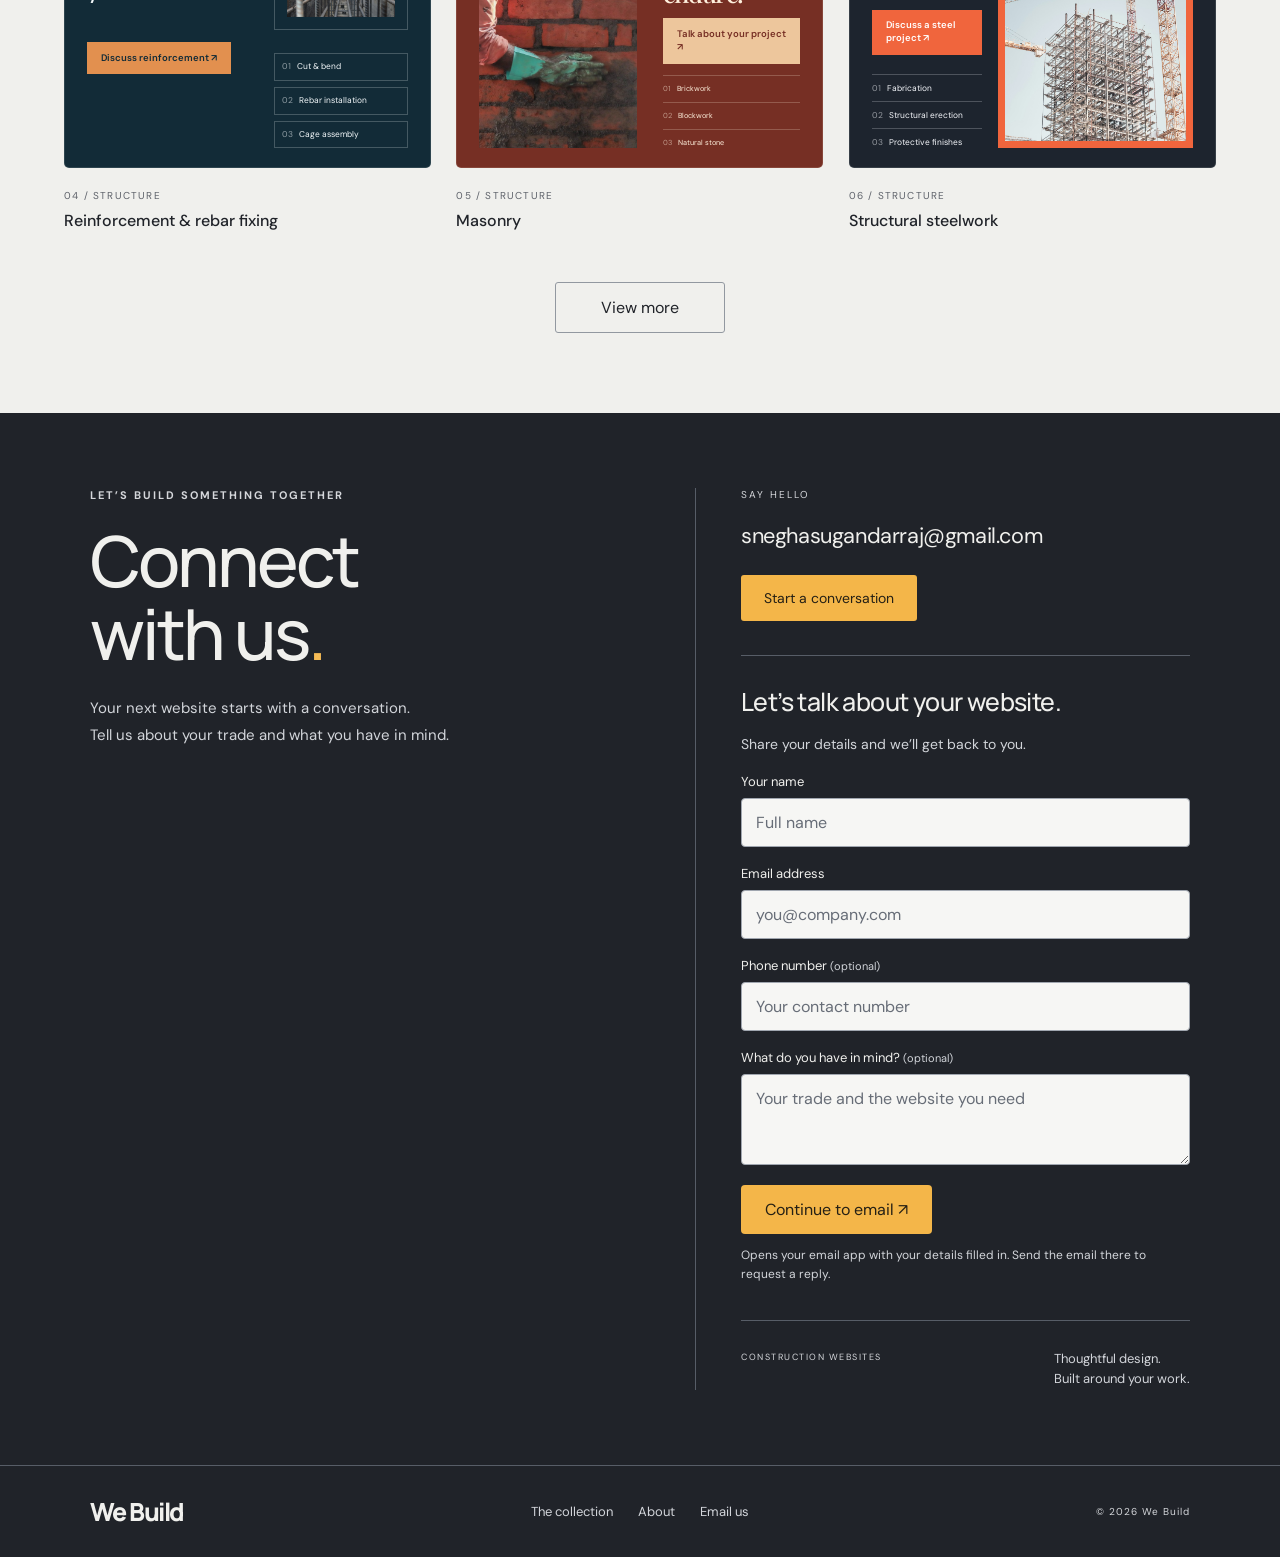
==== commit 5229b8f0: "Refresh cached template design assets" ====
--- a/index.html
+++ b/index.html
@@ -1,6 +1,6 @@
 <!doctype html>
-<html lang="en"><head><meta charset="utf-8"><meta name="viewport" content="width=device-width,initial-scale=1"><meta name="description" content="Twenty distinct construction trade website templates. Explore the collection and find your trade's identity."><title>We Build — Construction collection</title><link rel="icon" type="image/svg+xml" href="data:image/svg+xml,%3Csvg xmlns='http://www.w3.org/2000/svg' viewBox='0 0 40 40'%3E%3Crect width='40' height='40' rx='8' fill='%231b2926'/%3E%3Cpath d='M11 30V10h19v5H16v4h11v5H16v6' fill='%23d7fa75'/%3E%3C/svg%3E"><link rel="stylesheet" href="styles.css"><link rel="stylesheet" href="templates.css"><link rel="stylesheet" href="home-refresh.css"><link rel="stylesheet" href="palette-charcoal.css" id="site-palette"><script>const colorPreview=new URLSearchParams(location.search).get('palette');if(['charcoal','cobalt','terracotta'].includes(colorPreview))document.querySelector('#site-palette').href='palette-'+colorPreview+'.css';</script><link rel="stylesheet" href="designs.css"></head><body><a class="skip" href="#main">Skip to content</a><header class="masthead"><a class="logo" href="#">We Build<small>THE WEBSITE COLLECTION</small></a><nav aria-label="Main navigation"><a href="#">Explore templates</a><a href="#about">The collection</a><a href="#connect" class="connect-nav">Connect with us</a></nav></header><main id="main" tabindex="-1"><section class="motion-hero" aria-label="Construction website designs coming to life">
+<html lang="en"><head><meta charset="utf-8"><meta name="viewport" content="width=device-width,initial-scale=1"><meta name="description" content="Twenty distinct construction trade website templates. Explore the collection and find your trade's identity."><title>We Build — Construction collection</title><link rel="icon" type="image/svg+xml" href="data:image/svg+xml,%3Csvg xmlns='http://www.w3.org/2000/svg' viewBox='0 0 40 40'%3E%3Crect width='40' height='40' rx='8' fill='%231b2926'/%3E%3Cpath d='M11 30V10h19v5H16v4h11v5H16v6' fill='%23d7fa75'/%3E%3C/svg%3E"><link rel="stylesheet" href="styles.css"><link rel="stylesheet" href="templates.css"><link rel="stylesheet" href="home-refresh.css"><link rel="stylesheet" href="palette-charcoal.css" id="site-palette"><script>const colorPreview=new URLSearchParams(location.search).get('palette');if(['charcoal','cobalt','terracotta'].includes(colorPreview))document.querySelector('#site-palette').href='palette-'+colorPreview+'.css';</script><link rel="stylesheet" href="designs.css?v=2"></head><body><a class="skip" href="#main">Skip to content</a><header class="masthead"><a class="logo" href="#">We Build<small>THE WEBSITE COLLECTION</small></a><nav aria-label="Main navigation"><a href="#">Explore templates</a><a href="#about">The collection</a><a href="#connect" class="connect-nav">Connect with us</a></nav></header><main id="main" tabindex="-1"><section class="motion-hero" aria-label="Construction website designs coming to life">
   <div class="hero-media"><video id="build-video" muted loop playsinline preload="metadata" poster="assets/hero-design-studio-poster.jpg" aria-label="A construction business website is designed on a studio monitor, followed by its matching mobile version"><source src="assets/hero-design-studio.mp4" type="video/mp4"></video></div>
   <div class="motion-hero-copy"><p class="eyebrow">BUILT FOR THE PEOPLE WHO BUILD.</p><h1>Your craft.<br>Coming to life<span>.</span></h1><p>A website that feels like your business.<br>Right down to the last detail.</p><button class="hero-explore" id="explore-collection">Explore the collection</button></div>
   <div class="motion-caption"><span>FROM IDEA TO IDENTITY</span><button id="motion-toggle" type="button" aria-label="Play hero animation">Play animation</button></div>
-</section><section class="collection" id="collection"><div class="collection-bar"><h2>The collection <sup>20</sup></h2><label class="search"><span>⌕</span><input id="search" type="search" placeholder="Find your trade" aria-label="Search construction trades"></label></div><div class="filters" aria-label="Filter trades"><button class="active" aria-pressed="true">All trades</button><button aria-pressed="false">Structure</button><button aria-pressed="false">Envelope</button><button aria-pressed="false">Interiors</button><button aria-pressed="false">Building services</button><button aria-pressed="false">Site work</button></div><div id="results" class="results" aria-live="polite">Explore 20 trade-specific identities</div><div id="cards" class="cards"></div><div class="collection-more"><button id="view-more" type="button" aria-controls="cards" aria-expanded="false">View more</button></div></section></main><footer class="site-footer"><section class="connect-section" id="connect"><div><p class="eyebrow">LET’S BUILD SOMETHING TOGETHER</p><h2>Connect<br>with us<span>.</span></h2><p>Your next website starts with a conversation.<br>Tell us about your trade and what you have in mind.</p></div><div class="connect-details"><span class="contact-label">SAY HELLO</span><a class="contact-email" href="mailto:sneghasugandarraj@gmail.com">sneghasugandarraj@gmail.com</a><a class="contact-action" href="mailto:sneghasugandarraj@gmail.com?subject=Let%27s%20build%20my%20website">Start a conversation</a><form id="callback-form" class="callback-form"><h3>Let’s talk about your website.</h3><p>Share your details and we’ll get back to you.</p><label for="callback-name">Your name</label><input id="callback-name" name="name" autocomplete="name" required maxlength="100" placeholder="Full name"><label for="callback-email">Email address</label><input id="callback-email" name="email" type="email" autocomplete="email" required maxlength="200" placeholder="you@company.com"><label for="callback-phone">Phone number <span>(optional)</span></label><input id="callback-phone" name="phone" type="tel" autocomplete="tel" maxlength="40" placeholder="Your contact number"><label for="callback-message">What do you have in mind? <span>(optional)</span></label><textarea id="callback-message" name="message" rows="3" maxlength="2000" placeholder="Your trade and the website you need"></textarea><button type="submit">Continue to email ↗</button><p class="callback-note">Opens your email app with your details filled in. Send the email there to request a reply.</p><p id="callback-status" role="status"></p></form><div class="contact-note"><span>CONSTRUCTION WEBSITES</span><p>Thoughtful design.<br>Built around your work.</p></div></div></section><div class="footer-bottom"><a class="logo" href="#">We Build</a><div><a href="#">The collection</a><a href="#about">About</a><a href="mailto:sneghasugandarraj@gmail.com">Email us</a></div><span>© 2026 We Build</span></div></footer><script src="trades.js" defer></script><script src="designs.js" defer></script><script src="app.js" defer></script></body></html>
+</section><section class="collection" id="collection"><div class="collection-bar"><h2>The collection <sup>20</sup></h2><label class="search"><span>⌕</span><input id="search" type="search" placeholder="Find your trade" aria-label="Search construction trades"></label></div><div class="filters" aria-label="Filter trades"><button class="active" aria-pressed="true">All trades</button><button aria-pressed="false">Structure</button><button aria-pressed="false">Envelope</button><button aria-pressed="false">Interiors</button><button aria-pressed="false">Building services</button><button aria-pressed="false">Site work</button></div><div id="results" class="results" aria-live="polite">Explore 20 trade-specific identities</div><div id="cards" class="cards"></div><div class="collection-more"><button id="view-more" type="button" aria-controls="cards" aria-expanded="false">View more</button></div></section></main><footer class="site-footer"><section class="connect-section" id="connect"><div><p class="eyebrow">LET’S BUILD SOMETHING TOGETHER</p><h2>Connect<br>with us<span>.</span></h2><p>Your next website starts with a conversation.<br>Tell us about your trade and what you have in mind.</p></div><div class="connect-details"><span class="contact-label">SAY HELLO</span><a class="contact-email" href="mailto:sneghasugandarraj@gmail.com">sneghasugandarraj@gmail.com</a><a class="contact-action" href="mailto:sneghasugandarraj@gmail.com?subject=Let%27s%20build%20my%20website">Start a conversation</a><form id="callback-form" class="callback-form"><h3>Let’s talk about your website.</h3><p>Share your details and we’ll get back to you.</p><label for="callback-name">Your name</label><input id="callback-name" name="name" autocomplete="name" required maxlength="100" placeholder="Full name"><label for="callback-email">Email address</label><input id="callback-email" name="email" type="email" autocomplete="email" required maxlength="200" placeholder="you@company.com"><label for="callback-phone">Phone number <span>(optional)</span></label><input id="callback-phone" name="phone" type="tel" autocomplete="tel" maxlength="40" placeholder="Your contact number"><label for="callback-message">What do you have in mind? <span>(optional)</span></label><textarea id="callback-message" name="message" rows="3" maxlength="2000" placeholder="Your trade and the website you need"></textarea><button type="submit">Continue to email ↗</button><p class="callback-note">Opens your email app with your details filled in. Send the email there to request a reply.</p><p id="callback-status" role="status"></p></form><div class="contact-note"><span>CONSTRUCTION WEBSITES</span><p>Thoughtful design.<br>Built around your work.</p></div></div></section><div class="footer-bottom"><a class="logo" href="#">We Build</a><div><a href="#">The collection</a><a href="#about">About</a><a href="mailto:sneghasugandarraj@gmail.com">Email us</a></div><span>© 2026 We Build</span></div></footer><script src="trades.js" defer></script><script src="designs.js?v=2" defer></script><script src="app.js" defer></script></body></html>
--- a/designs.css
+++ b/designs.css
@@ -1,3 +1,18 @@
+/* Formwork: calm architectural cover, with room for the headline. */
+.design-stage.shape-architect{grid-template-columns:1.2fr 1fr;grid-template-rows:auto auto minmax(250px,1fr) auto;gap:26px;background:#eeeae2}
+.shape-architect .ds-label{grid-area:1/1/2/3}
+.shape-architect .ds-title{grid-area:2/1/3/3;max-width:1000px}
+.shape-architect .ds-title br{display:none}
+.shape-architect .ds-photo{grid-area:3/1/4/3;min-height:250px;clip-path:none}
+.shape-architect .ds-description{grid-area:4/1;align-self:start}
+.shape-architect .ds-directory{grid-area:4/2;display:flex;flex-direction:column;gap:12px;align-self:start}
+.shape-architect .ds-directory :is(span,button){padding-top:12px}
+.design-stage.is-preview.shape-architect{grid-template-rows:auto auto minmax(85px,1fr) auto;gap:12px}
+.is-preview.shape-architect .ds-title h3{font-size:7.8cqw;line-height:1.08}
+.is-preview.shape-architect .ds-photo{min-height:85px}
+.is-preview.shape-architect .ds-description{grid-column:1/-1}
+.is-preview.shape-architect .ds-action{padding:.7em 1.1em}
+.is-preview.shape-architect .ds-directory{display:none}
 /* Shared components; intentionally different spatial compositions. */
 .design-preview,.template.bespoke{container-type:inline-size;background:var(--bg);color:var(--fg)}
 .design-preview{border-radius:5px;overflow:hidden;border:1px solid color-mix(in srgb,var(--fg) 12%,transparent)}
